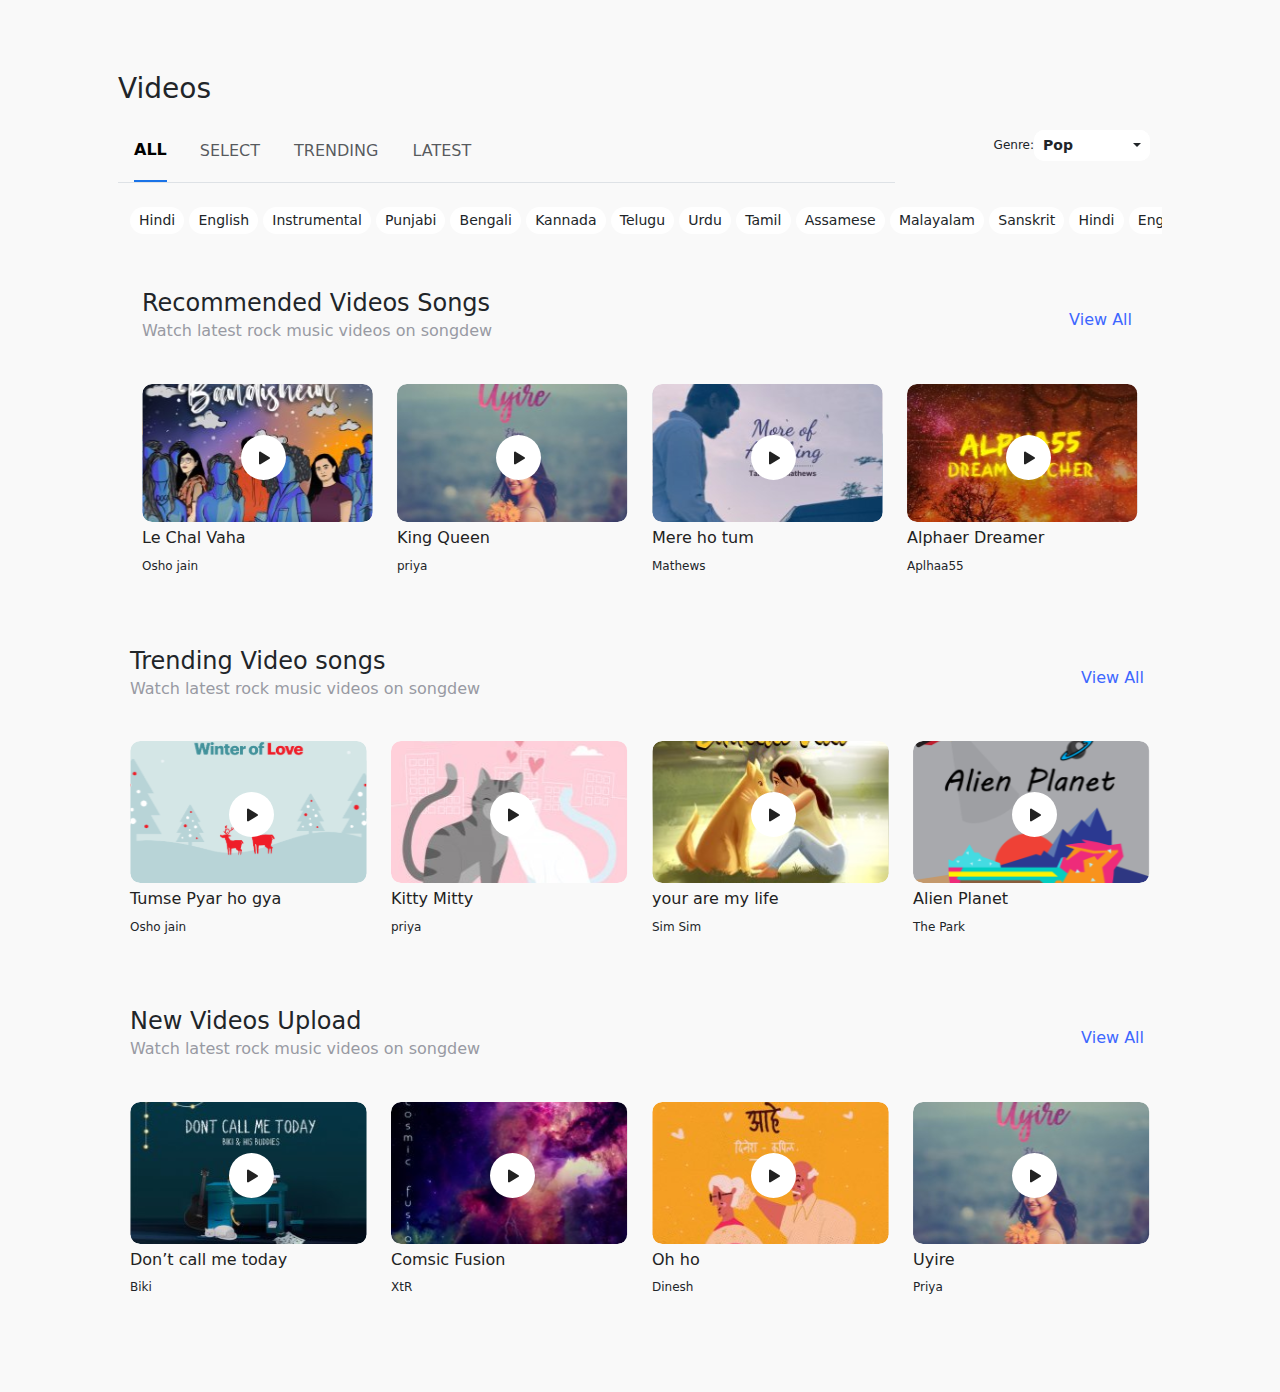
==== Task-2/index.html @ d741bf30 "spacing" ====
<!DOCTYPE html>
<html lang="en">

<head>
  <meta charset="UTF-8">
  <meta http-equiv="X-UA-Compatible" content="IE=edge">
  <meta name="viewport" content="width=device-width, initial-scale=1.0">

  <!-- Bootstrap CSS -->
  <link href="https://cdn.jsdelivr.net/npm/bootstrap@5.0.0/dist/css/bootstrap.min.css" rel="stylesheet">

  <!-- Custom CSS -->
  <link rel="stylesheet" href="./css/styles.css">

  <title>Songdew</title>
</head>

<body>
  <div class="container p-5">

    <div class="my-4">
      <h3 class="popings my-1">Videos</h3>
    </div>

    <div class="row my-4">
      <div class="col-md-9">
        <ul class="nav nav-tabs">
          <li class="nav-item">
            <a class="nav-link active" aria-current="page" href="#">ALL</a>
            <div class="underline mx-3"></div>
          </li>
          <li class="nav-item">
            <a class="nav-link disabled">SELECT</a>
          </li>
          <li class="nav-item">
            <a class="nav-link disabled">TRENDING</a>
          </li>
          <li class="nav-item">
            <a class="nav-link disabled">LATEST</a>
          </li>
        </ul>
      </div>

      <div class="col-md-3">
        <div class="sort container d-flex justify-content-end align-items-center">
          <div>
            <p class="m-0" style="font-size: 12px;">Genre: </p>
          </div>
          <div class="btn-group featured">
            <button type="button" class="btn btn-sm dropdown-toggle d-flex justify-content-between align-items-center"
              data-bs-toggle="dropdown" aria-expanded="false">
              <b>Pop</b>
            </button>
            <ul class="dropdown-menu">
              <li><a class="dropdown-item" href="#">Rock</a></li>
              <li><a class="dropdown-item" href="#">Alternative</a></li>
              <li><a class="dropdown-item" href="#">Acoustic</a></li>
              <li><a class="dropdown-item" href="#">Blues & RBN</a></li>
              <li><a class="dropdown-item" href="#">Electronica</a></li>
            </ul>
          </div>
        </div>
      </div>
    </div>

    <div class="my-4">
      <div class="container scrolling-wrapper">
        <span class="badge rounded-pill nav bg-light text-dark">Hindi</span>
        <span class="badge rounded-pill nav bg-light text-dark">English</span>
        <span class="badge rounded-pill nav bg-light text-dark">Instrumental</span>
        <span class="badge rounded-pill nav bg-light text-dark">Punjabi</span>
        <span class="badge rounded-pill nav bg-light text-dark">Bengali</span>
        <span class="badge rounded-pill nav bg-light text-dark">Kannada</span>
        <span class="badge rounded-pill nav bg-light text-dark">Telugu</span>
        <span class="badge rounded-pill nav bg-light text-dark">Urdu</span>
        <span class="badge rounded-pill nav bg-light text-dark">Tamil</span>
        <span class="badge rounded-pill nav bg-light text-dark">Assamese</span>
        <span class="badge rounded-pill nav bg-light text-dark">Malayalam</span>
        <span class="badge rounded-pill nav bg-light text-dark">Sanskrit</span>
        <span class="badge rounded-pill nav bg-light text-dark">Hindi</span>
        <span class="badge rounded-pill nav bg-light text-dark">English</span>
        <span class="badge rounded-pill nav bg-light text-dark">Instrumental</span>
        <span class="badge rounded-pill nav bg-light text-dark">Pubjabi</span>
        <span class="badge rounded-pill nav bg-light text-dark">Bengali</span>
        <span class="badge rounded-pill nav bg-light text-dark">Kannada</span>
        <span class="badge rounded-pill nav bg-light text-dark">Telugu</span>
        <span class="badge rounded-pill nav bg-light text-dark">Urdu</span>
        <span class="badge rounded-pill nav bg-light text-dark">Tamil</span>
        <span class="badge rounded-pill nav bg-light text-dark">Assamese</span>
        <span class="badge rounded-pill nav bg-light text-dark">Malayalam</span>
        <span class="badge rounded-pill nav bg-light text-dark">Sanskrit</span>
        <span class="badge rounded-pill nav bg-light text-dark">Hindi</span>
        <span class="badge rounded-pill nav bg-light text-dark">English</span>
      </div>
    </div>

    <div class="container">
      <div class="container my-4">

        <div class="row">
          <div class="col-8">
            <h4 class="popings mb-0">Recommended Videos Songs</h4>
            <h6 class="sub-popings">Watch latest rock music videos on songdew</h6>
          </div>
          <div class="col-4 d-flex justify-content-end">
            <button class="view">View All</button>
          </div>
        </div>

        <div class="row my-2">

          <div class="col-md-3 col-sm-12">
            <div class="card">
              <div class="p-0 m-0">
                <img class="img1" src="./images/bg-4.svg" alt="search">
                <img class="img2" src="./images/play.svg" alt="play">
              </div>
              <h5 class="card-title">Le Chal Vaha </h5>
              <p class="card-text">Osho jain </p>
            </div>
          </div>

          <div class="col-md-3 col-sm-12">
            <div class="card">
              <div>
                <img class="img1" src="./images/bg-3.svg" alt="search">
                <img class="img2" src="./images/play.svg" alt="play">
              </div>
              <div class="card-body p-0 m-0">
                <h5 class="card-title">King Queen </h5>
                <p class="card-text">priya</p>
              </div>
            </div>
          </div>

          <div class="col-md-3 col-sm-12">
            <div class="card">
              <div>
                <img class="img1" src="./images/bg-6.svg" alt="search">
                <img class="img2" src="./images/play.svg" alt="play">
              </div>
              <div class="card-body p-0 m-0">
                <h5 class="card-title">Mere ho tum </h5>
                <p class="card-text">Mathews</p>
              </div>
            </div>
          </div>

          <div class="col-md-3 col-sm-12">
            <div class="card">
              <div>
                <img class="img1" src="./images/bg-7.svg" alt="search">
                <img class="img2" src="./images/play.svg" alt="play">
              </div>
              <div class="card-body p-0 m-0">
                <h5 class="card-title">Alphaer Dreamer </h5>
                <p class="card-text">Aplhaa55</p>
              </div>
            </div>
          </div>

        </div>
      </div>

      <div class="container p-0 my-5">

        <div class="row">
          <div class="col-8">
            <h4 class="popings mb-0">Trending Video songs</h4>
            <h6 class="sub-popings">Watch latest rock music videos on songdew</h6>
          </div>
          <div class="col-4 d-flex justify-content-end">
            <button class="view">View All</button>
          </div>
        </div>

        <div class="row my-2">

          <div class="col-md-3 col-sm-12">
            <div class="card">
              <div>
                <img class="img1" src="./images/bg-8.svg" alt="search">
                <img class="img2" src="./images/play.svg" alt="play">
              </div>
              <div class="card-body p-0 m-0">
                <h5 class="card-title">Tumse Pyar ho gya </h5>
                <p class="card-text">Osho jain </p>
              </div>
            </div>
          </div>

          <div class="col-md-3 col-sm-12">
            <div class="card">
              <div>
                <img class="img1" src="./images/bg-9.svg" alt="search">
                <img class="img2" src="./images/play.svg" alt="play">
              </div>
              <div class="card-body p-0 m-0">
                <h5 class="card-title">Kitty Mitty </h5>
                <p class="card-text">priya</p>
              </div>
            </div>
          </div>

          <div class="col-md-3 col-sm-12">
            <div class="card">
              <div>
                <img class="img1" src="./images/bg-10.svg" alt="search">
                <img class="img2" src="./images/play.svg" alt="play">
              </div>
              <div class="card-body p-0 m-0">
                <h5 class="card-title">your are my life </h5>
                <p class="card-text">Sim Sim</p>
              </div>
            </div>
          </div>

          <div class="col-md-3 col-sm-12">
            <div class="card">
              <div>
                <img class="img1" src="./images/bg-11.svg" alt="search">
                <img class="img2" src="./images/play.svg" alt="play">
              </div>
              <div class="card-body p-0 m-0">
                <h5 class="card-title">Alien Planet </h5>
                <p class="card-text">The Park</p>
              </div>
            </div>
          </div>

        </div>
      </div>

      <div class="container p-0 my-5">

        <div class="row">
          <div class="col-8">
            <h4 class="popings mb-0">New Videos Upload</h4>
            <h6 class="sub-popings">Watch latest rock music videos on songdew</h6>
          </div>
          <div class="col-4 d-flex justify-content-end">
            <button class="view">View All</button>
          </div>
        </div>

        <div class="row my-2">

          <div class="col-md-3 col-sm-12">
            <div class="card">
              <div>
                <img class="img1" src="./images/bg.svg" alt="search">
                <img class="img2" src="./images/play.svg" alt="play">
              </div>
              <div class="card-body p-0 m-0">
                <h5 class="card-title">Don’t call me today </h5>
                <p class="card-text">Biki </p>
              </div>
            </div>
          </div>

          <div class="col-md-3 col-sm-12">
            <div class="card">
              <div>
                <img class="img1" src="./images/bg-1.svg" alt="search">
                <img class="img2" src="./images/play.svg" alt="play">
              </div>
              <div class="card-body p-0 m-0">
                <h5 class="card-title">Comsic Fusion </h5>
                <p class="card-text">XtR</p>
              </div>
            </div>
          </div>

          <div class="col-md-3 col-sm-12">
            <div class="card">
              <div>
                <img class="img1" src="./images/bg-2.svg" alt="search">
                <img class="img2" src="./images/play.svg" alt="play">
              </div>
              <div class="card-body p-0 m-0">
                <h5 class="card-title">Oh ho </h5>
                <p class="card-text">Dinesh</p>
              </div>
            </div>
          </div>

          <div class="col-md-3 col-sm-12">
            <div class="card">
              <div>
                <img class="img1" src="./images/bg-3.svg" alt="search">
                <img class="img2" src="./images/play.svg" alt="play">
              </div>
              <div class="card-body p-0 m-0">
                <h5 class="card-title">Uyire </h5>
                <p class="card-text">Priya</p>
              </div>
            </div>
          </div>

        </div>
      </div>

    </div>

  </div>
  <!-- Option 1: Bootstrap Bundle with Popper -->
  <script src="https://cdn.jsdelivr.net/npm/bootstrap@5.0.0/dist/js/bootstrap.bundle.min.js"></script>

</body>

</html>
---- Task-2/css/styles.css ----
*,
*::before,
*::after {
  box-sizing: border-box;
}

body {
  margin: 0;
  padding: 0;
  background-color: #f9f9f9;
}

p,
h1,
h3,
h2,
h4,
h5 {
  font-family: "system-ui";
}

span.bg-light {
  background-color: #eff1f4 !important;
  font-weight: 400;
}

span.nav {
  background-color: white !important;
  font-weight: 400;
  font-size: 14px;
  line-height: 18px;
}

span.nav :hover {
  background-color: #eff1f4;
}

div.featured {
  background: #ffffff;
  border-radius: 10px;
}

.dropdown-menu {
  min-width: none;
}

img.user {
  border-radius: 50%;
}

p.minsyl {
  font-style: normal;
  font-weight: normal;
  font-size: 14px;
  line-height: 170%;
  color: #989aa3;
  margin: 0;
  margin-right: 3%;
  margin-left: 5px;
}

/* vertical scroll */

.scrolling-wrapper {
  overflow-x: scroll;
  overflow-y: hidden;
  white-space: nowrap;

  display: inline-block;
}
.span {
  display: inline-block;
  flex: 0 0 auto;
  margin-right: 3px;
}

.scrolling-wrapper-flexbox {
  display: flex;
  flex-wrap: nowrap;
  overflow-x: auto;
}

::-webkit-scrollbar {
  display: none;
}

/* card */
img.img1 {
  width: 100%;
  height: 100%;
  border-radius: 10px;
}

img.img2 {
  position: absolute !important;
  left: 98.53px;
  top: 51px;
  width: 45px;
  height: 45px;
}

h4.popings {
  font-style: normal;
  font-weight: 500;
  font-size: 24px;
  line-height: 36px;
  margin-top: 20px;
}

h6.sub-popings {
  font-style: normal;
  font-weight: 300;
  font-size: 16px;
  color: #989aa3;
  margin-bottom: 35px;
}

h5.card-title {
  font-style: normal;
  font-weight: 500;
  font-size: 16px;
  line-height: 22.4px;
  color: #222222;
  line-height: 140%;
  margin-top: 5px;
}

p.card-text {
  font-style: normal;
  font-weight: 300;
  font-size: 12px;
  line-height: 140%;
}

div.card {
  min-height: 190px;
  border-radius: 10px;
  border: none;
  background-color: transparent;
}

p.color {
  color: #989aa3;
  font-size: 14px;
  font-style: light;
}

div.container.box {
  margin: 0;
  padding: 0;
  margin-bottom: 60px;
}

img.logo.m-2 {
  width: 149px;
  height: 42px;
}

a.nav-link.active {
  border: none;
  background-color: #f9f9f9 !important;
  font-weight: bolder;
  color: black !important;
}
div.underline {
  background: #1a73e8;
  height: 2px;
  margin-top: 11px;
}

button.dropdown-toggle {
  background-color: #fff;
  border-radius: 10px;
  width: 116px;
}

.dropdown-menu {
  min-width: 4rem;
  width: 116px;
}

button.view {
  background-color: #f9f9f9;
  border: none;
  color: #3d67ff;
}

@media (max-width: 500px) {
  ul.nav.nav-tabs {
    display: none;
  }
  p.card-text {
    margin-bottom: 40px !important;
  }
  h4.popings {
    font-size: smaller;
  }
  h6.sub-popings {
    font-size: smaller;
  }
  button.view {
    font-size: smaller;
  }
}

@media (max-width: 800px) {
  div.p-5 {
    padding: 30px !important;
  }

  img.img2 {
    position: absolute;
    left: 43%;
    top: 30%;
  }

  div.back {
    display: none !important;
  }
}

@media (min-width: 800px) {
  img.m-2.logo {
    display: none;
  }
}
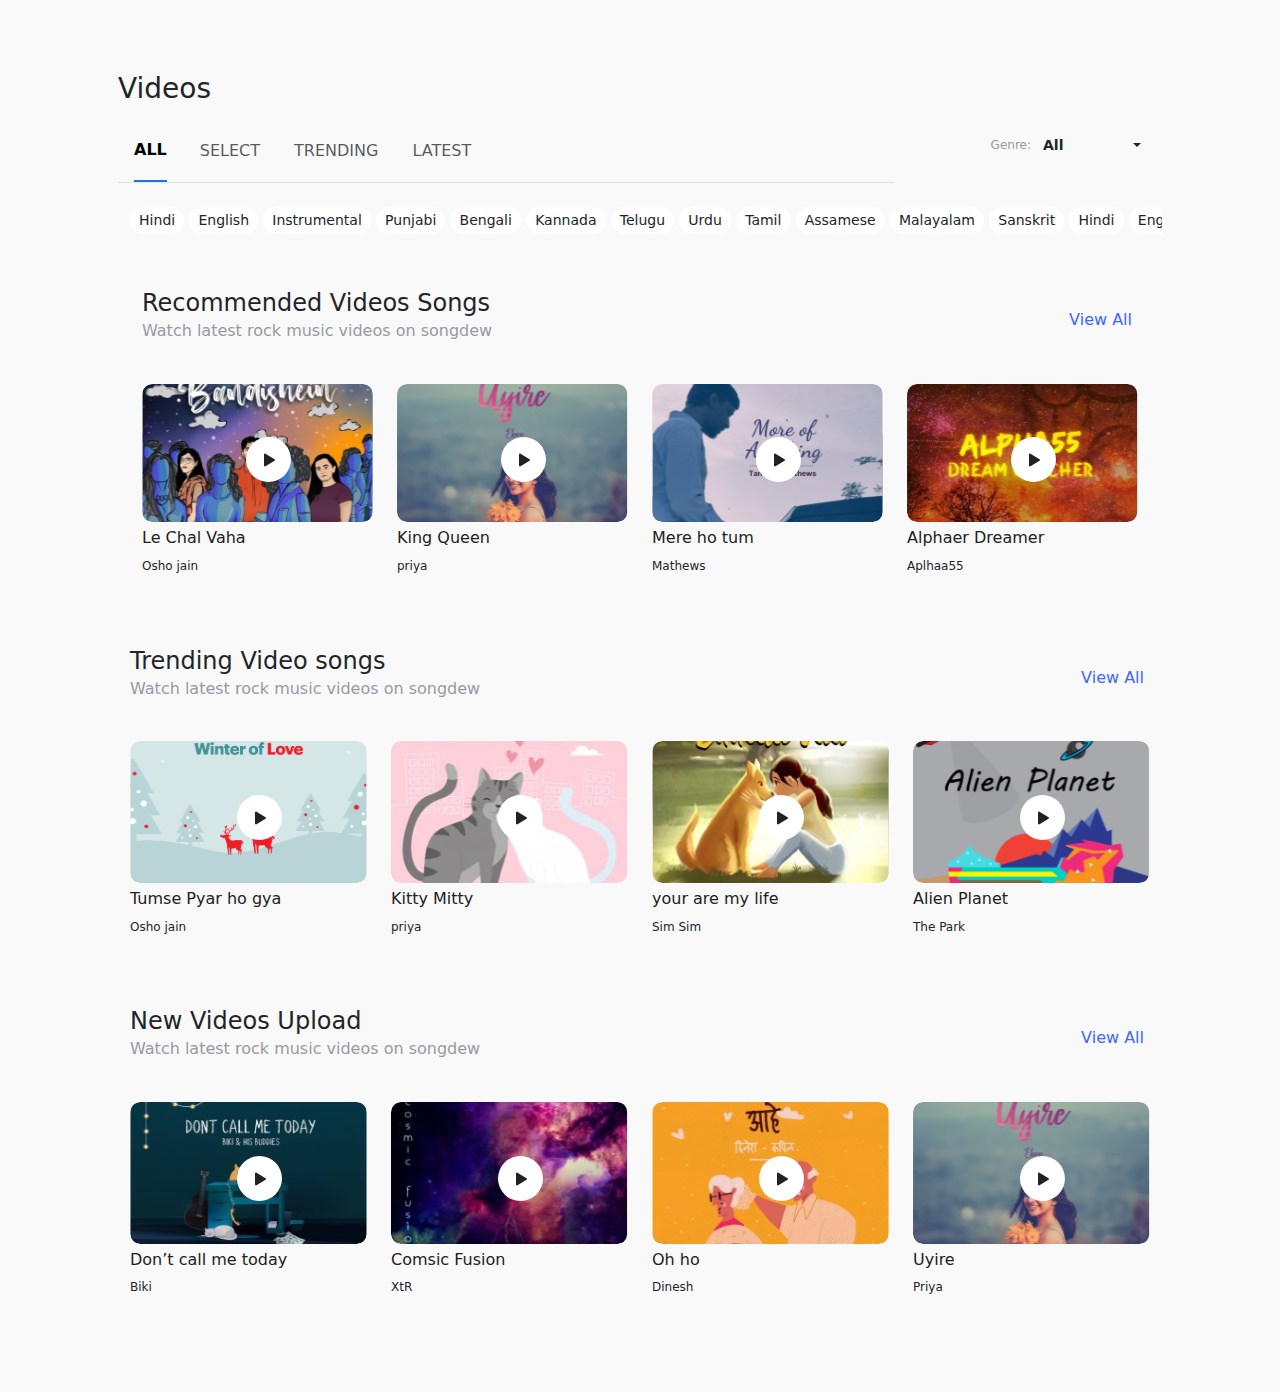
==== commit bc360295: "genre" ====
--- a/Task-2/index.html
+++ b/Task-2/index.html
@@ -44,14 +44,15 @@
       <div class="col-md-3">
         <div class="sort container d-flex justify-content-end align-items-center">
           <div>
-            <p class="m-0" style="font-size: 12px;">Genre: </p>
+            <p class="genre">Genre: </p>
           </div>
           <div class="btn-group featured">
             <button type="button" class="btn btn-sm dropdown-toggle d-flex justify-content-between align-items-center"
               data-bs-toggle="dropdown" aria-expanded="false">
-              <b>Pop</b>
+              <b>All</b>
             </button>
             <ul class="dropdown-menu">
+              <li><a class="dropdown-item" href="#">Pop</a></li>
               <li><a class="dropdown-item" href="#">Rock</a></li>
               <li><a class="dropdown-item" href="#">Alternative</a></li>
               <li><a class="dropdown-item" href="#">Acoustic</a></li>
--- a/Task-2/css/styles.css
+++ b/Task-2/css/styles.css
@@ -19,6 +19,14 @@
   font-family: "system-ui";
 }
 
+p.genre {
+  font-size: 12px;
+  height: 18px;
+  color: #989aa3;
+  margin: 0px;
+  margin-right: 3px;
+}
+
 span.bg-light {
   background-color: #eff1f4 !important;
   font-weight: 400;
@@ -92,9 +100,10 @@
 }
 
 img.img2 {
-  position: absolute !important;
-  left: 98.53px;
-  top: 51px;
+  position: absolute;
+  left: 45%;
+  top: 28%;
+  bottom: 9.38%;
   width: 45px;
   height: 45px;
 }
@@ -169,14 +178,30 @@
 }
 
 button.dropdown-toggle {
+  background-color: #f9f9f9;
+  border-radius: 10px;
+  width: 116px;
+}
+
+button.dropdown-toggle.show {
   background-color: #fff;
-  border-radius: 10px;
+  border-bottom-right-radius: 0px;
+  border-bottom-left-radius: 0px;
   width: 116px;
+  border-color: #fff;
+  /* padding-bottom: 8px; */
+}
+
+.btn-check:focus + .btn,
+.btn:focus {
+  outline: 0;
+  box-shadow: 0 0 0 0;
 }
 
 .dropdown-menu {
   min-width: 4rem;
   width: 116px;
+  border-color: #fff;
 }
 
 button.view {
@@ -185,6 +210,30 @@
   color: #3d67ff;
 }
 
+@media (max-width: 1000px) {
+  div.p-5 {
+    padding: 30px !important;
+  }
+
+  img.img2 {
+    position: absolute;
+    left: 33%;
+    top: 12%;
+  }
+
+  div.back {
+    display: none !important;
+  }
+}
+
+@media (max-width: 760px) {
+  img.img2 {
+    position: absolute;
+    left: 45%;
+    top: 40%;
+  }
+}
+
 @media (max-width: 500px) {
   ul.nav.nav-tabs {
     display: none;
@@ -203,21 +252,6 @@
   }
 }
 
-@media (max-width: 800px) {
-  div.p-5 {
-    padding: 30px !important;
-  }
-
-  img.img2 {
-    position: absolute;
-    left: 43%;
-    top: 30%;
-  }
-
-  div.back {
-    display: none !important;
-  }
-}
 
 @media (min-width: 800px) {
   img.m-2.logo {
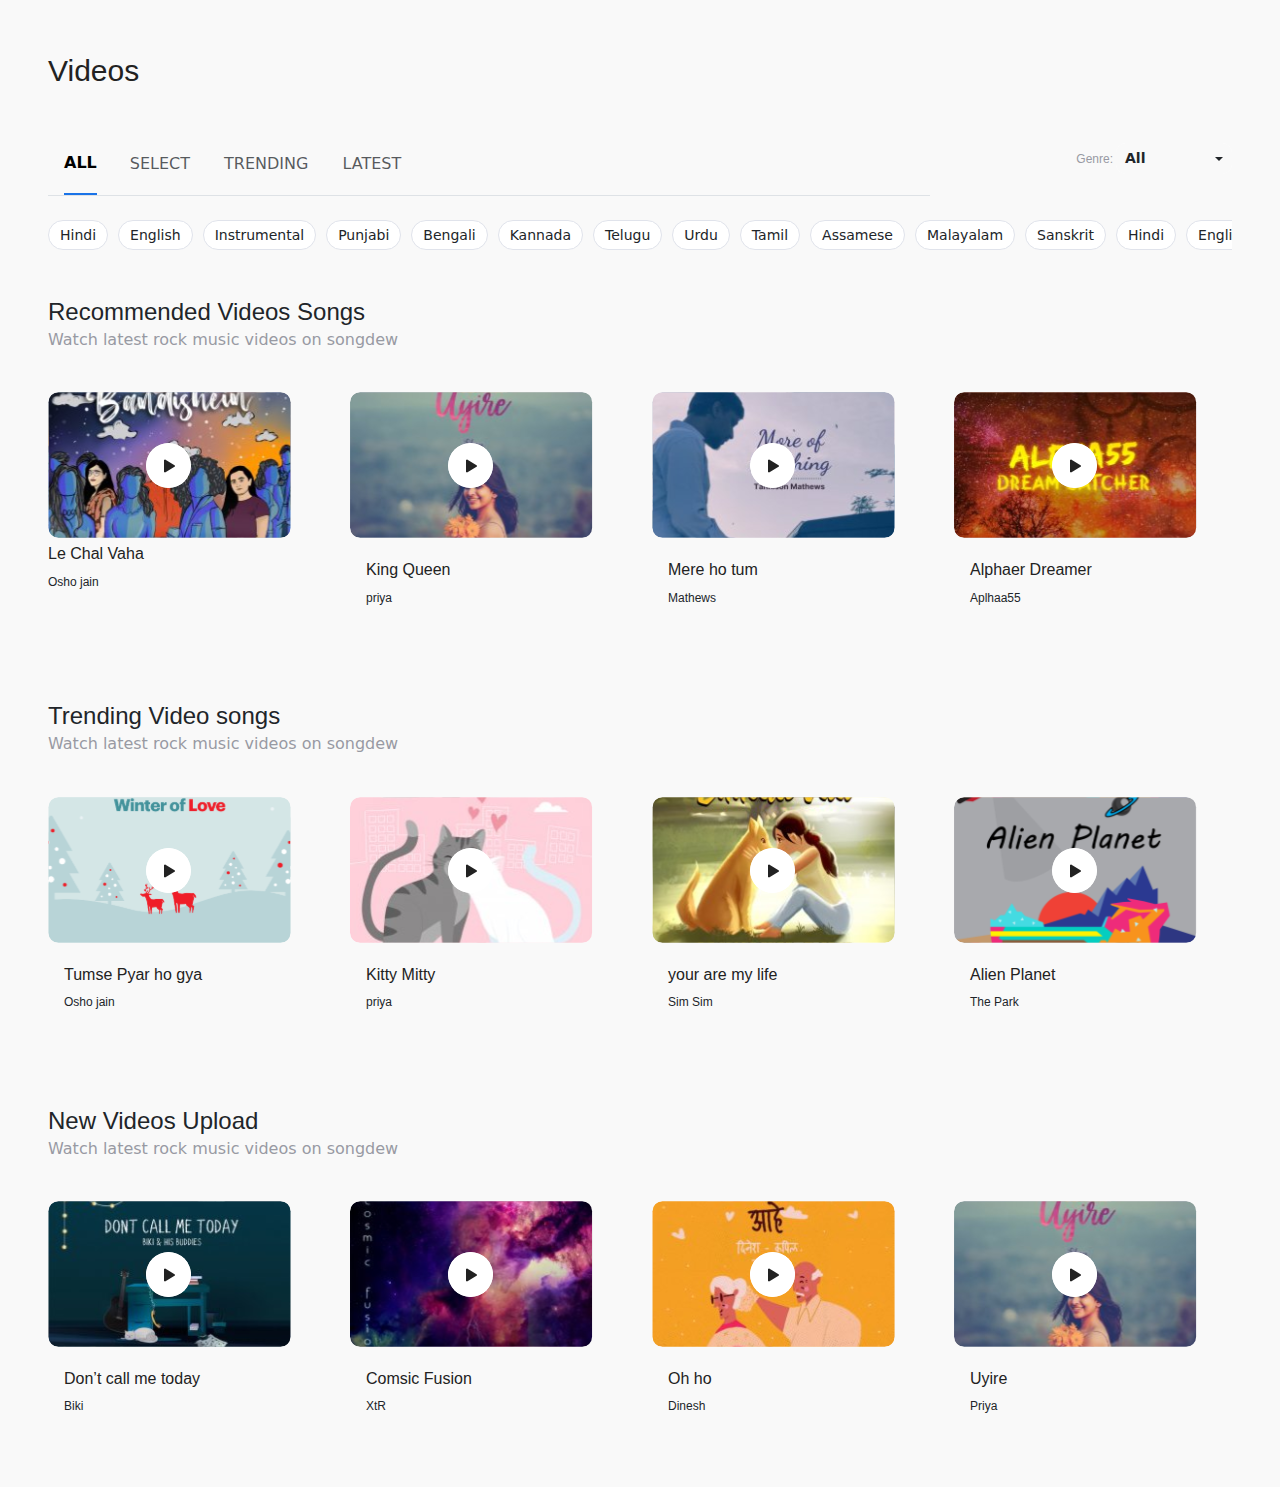
==== commit 394ede72: "margin fix" ====
--- a/Task-2/index.html
+++ b/Task-2/index.html
@@ -16,7 +16,7 @@
 </head>
 
 <body>
-  <div class="container p-5">
+  <div class="align-center m-4 m-lg-5">
 
     <div class="my-4">
       <h3 class="popings my-1">Videos</h3>
@@ -42,7 +42,7 @@
       </div>
 
       <div class="col-md-3">
-        <div class="sort container d-flex justify-content-end align-items-center">
+        <div class="sort d-flex justify-content-end align-items-center">
           <div>
             <p class="genre">Genre: </p>
           </div>
@@ -65,7 +65,7 @@
     </div>
 
     <div class="my-4">
-      <div class="container scrolling-wrapper">
+      <div class="scrolling-w scrolling-wrapper scrolling-wrapper-flexbox">
         <span class="badge rounded-pill nav bg-light text-dark">Hindi</span>
         <span class="badge rounded-pill nav bg-light text-dark">English</span>
         <span class="badge rounded-pill nav bg-light text-dark">Instrumental</span>
@@ -95,65 +95,57 @@
       </div>
     </div>
 
-    <div class="container">
-      <div class="container my-4">
+    <div>
+      <div class="my-5 mt-3 mx-auto">
 
         <div class="row">
-          <div class="col-8">
+          <div class="col-8 col-xs-12">
             <h4 class="popings mb-0">Recommended Videos Songs</h4>
             <h6 class="sub-popings">Watch latest rock music videos on songdew</h6>
           </div>
-          <div class="col-4 d-flex justify-content-end">
+          <div class="col-4 d-flex justify-content-end v-box">
             <button class="view">View All</button>
           </div>
         </div>
 
         <div class="row my-2">
 
-          <div class="col-md-3 col-sm-12">
-            <div class="card">
-              <div class="p-0 m-0">
-                <img class="img1" src="./images/bg-4.svg" alt="search">
-                <img class="img2" src="./images/play.svg" alt="play">
-              </div>
+          <div class="each-box col">
+            <div class="card">
+              <img class="img1" src="./images/bg-4.svg" alt="search">
+              <img class="img2" src="./images/play.svg" alt="play">
               <h5 class="card-title">Le Chal Vaha </h5>
               <p class="card-text">Osho jain </p>
             </div>
           </div>
 
-          <div class="col-md-3 col-sm-12">
-            <div class="card">
-              <div>
-                <img class="img1" src="./images/bg-3.svg" alt="search">
-                <img class="img2" src="./images/play.svg" alt="play">
-              </div>
-              <div class="card-body p-0 m-0">
+          <div class="each-box col">
+            <div class="card">
+              <img class="img1" src="./images/bg-3.svg" alt="search">
+              <img class="img2" src="./images/play.svg" alt="play">
+              <div class="card-body  ">
                 <h5 class="card-title">King Queen </h5>
                 <p class="card-text">priya</p>
               </div>
             </div>
           </div>
 
-          <div class="col-md-3 col-sm-12">
-            <div class="card">
-              <div>
-                <img class="img1" src="./images/bg-6.svg" alt="search">
-                <img class="img2" src="./images/play.svg" alt="play">
-              </div>
-              <div class="card-body p-0 m-0">
+          <div class="each-box col  ">
+            <div class="card d-flex justify-content-center">
+              <img class="img1" src="./images/bg-6.svg" alt="search">
+              <img class="img2" src="./images/play.svg" alt="play">
+              <div class="card-body  ">
                 <h5 class="card-title">Mere ho tum </h5>
                 <p class="card-text">Mathews</p>
               </div>
             </div>
           </div>
 
-          <div class="col-md-3 col-sm-12">
-            <div class="card">
-              <div>
-                <img class="img1" src="./images/bg-7.svg" alt="search">
-                <img class="img2" src="./images/play.svg" alt="play">
-              </div>
-              <div class="card-body p-0 m-0">
+          <div class="each-box col  ">
+            <div class="card">
+              <img class="img1" src="./images/bg-7.svg" alt="search">
+              <img class="img2" src="./images/play.svg" alt="play">
+              <div class="card-body  ">
                 <h5 class="card-title">Alphaer Dreamer </h5>
                 <p class="card-text">Aplhaa55</p>
               </div>
@@ -161,68 +153,75 @@
           </div>
 
         </div>
-      </div>
-
-      <div class="container p-0 my-5">
+
+        <div class="d-flex justify-content-center">
+          <button class="view">View All</button>
+        </div>
+
+        <hr class="view">
+
+      </div>
+
+      <div class=" my-lg-5 mx-auto">
 
         <div class="row">
-          <div class="col-8">
+          <div class="col-8 col-xs-12">
             <h4 class="popings mb-0">Trending Video songs</h4>
             <h6 class="sub-popings">Watch latest rock music videos on songdew</h6>
           </div>
-          <div class="col-4 d-flex justify-content-end">
+          <div class="col-4 d-flex justify-content-end v-box">
             <button class="view">View All</button>
           </div>
         </div>
 
         <div class="row my-2">
 
-          <div class="col-md-3 col-sm-12">
+          <div class="each-box col  ">
             <div class="card">
               <div>
                 <img class="img1" src="./images/bg-8.svg" alt="search">
                 <img class="img2" src="./images/play.svg" alt="play">
               </div>
-              <div class="card-body p-0 m-0">
+              <div class="card-body  ">
                 <h5 class="card-title">Tumse Pyar ho gya </h5>
                 <p class="card-text">Osho jain </p>
               </div>
             </div>
           </div>
 
-          <div class="col-md-3 col-sm-12">
+          <div class="each-box col  ">
             <div class="card">
               <div>
                 <img class="img1" src="./images/bg-9.svg" alt="search">
                 <img class="img2" src="./images/play.svg" alt="play">
               </div>
-              <div class="card-body p-0 m-0">
+              <div class="card-body  ">
                 <h5 class="card-title">Kitty Mitty </h5>
                 <p class="card-text">priya</p>
               </div>
             </div>
           </div>
 
-          <div class="col-md-3 col-sm-12">
+          <div class="each-box col  ">
             <div class="card">
               <div>
                 <img class="img1" src="./images/bg-10.svg" alt="search">
                 <img class="img2" src="./images/play.svg" alt="play">
               </div>
-              <div class="card-body p-0 m-0">
+              <div class="card-body  ">
                 <h5 class="card-title">your are my life </h5>
                 <p class="card-text">Sim Sim</p>
               </div>
             </div>
           </div>
 
-          <div class="col-md-3 col-sm-12">
+          <div class="each-box col  ">
             <div class="card">
               <div>
                 <img class="img1" src="./images/bg-11.svg" alt="search">
                 <img class="img2" src="./images/play.svg" alt="play">
               </div>
-              <div class="card-body p-0 m-0">
+              <div class="card-body  ">
                 <h5 class="card-title">Alien Planet </h5>
                 <p class="card-text">The Park</p>
               </div>
@@ -230,68 +229,75 @@
           </div>
 
         </div>
-      </div>
-
-      <div class="container p-0 my-5">
+
+        <div class="d-flex justify-content-center">
+          <button class="view">View All</button>
+        </div>
+
+        <hr class="view">
+
+      </div>
+
+      <div class="my-lg-5 mx-auto">
 
         <div class="row">
-          <div class="col-8">
+          <div class="col-8 col-xs-12">
             <h4 class="popings mb-0">New Videos Upload</h4>
             <h6 class="sub-popings">Watch latest rock music videos on songdew</h6>
           </div>
-          <div class="col-4 d-flex justify-content-end">
+          <div class="col-4 d-flex justify-content-end v-box">
             <button class="view">View All</button>
           </div>
         </div>
 
         <div class="row my-2">
 
-          <div class="col-md-3 col-sm-12">
+          <div class="each-box col  ">
             <div class="card">
               <div>
                 <img class="img1" src="./images/bg.svg" alt="search">
                 <img class="img2" src="./images/play.svg" alt="play">
               </div>
-              <div class="card-body p-0 m-0">
-                <h5 class="card-title">Don’t call me today </h5>
+              <div class="card-body  ">
+                <h5 class="card-title">Don’t call me today</h5>
                 <p class="card-text">Biki </p>
               </div>
             </div>
           </div>
 
-          <div class="col-md-3 col-sm-12">
+          <div class="each-box col  ">
             <div class="card">
               <div>
                 <img class="img1" src="./images/bg-1.svg" alt="search">
                 <img class="img2" src="./images/play.svg" alt="play">
               </div>
-              <div class="card-body p-0 m-0">
+              <div class="card-body  ">
                 <h5 class="card-title">Comsic Fusion </h5>
                 <p class="card-text">XtR</p>
               </div>
             </div>
           </div>
 
-          <div class="col-md-3 col-sm-12">
+          <div class="each-box col  ">
             <div class="card">
               <div>
                 <img class="img1" src="./images/bg-2.svg" alt="search">
                 <img class="img2" src="./images/play.svg" alt="play">
               </div>
-              <div class="card-body p-0 m-0">
+              <div class="card-body  ">
                 <h5 class="card-title">Oh ho </h5>
                 <p class="card-text">Dinesh</p>
               </div>
             </div>
           </div>
 
-          <div class="col-md-3 col-sm-12">
+          <div class="each-box col  ">
             <div class="card">
               <div>
                 <img class="img1" src="./images/bg-3.svg" alt="search">
                 <img class="img2" src="./images/play.svg" alt="play">
               </div>
-              <div class="card-body p-0 m-0">
+              <div class="card-body  ">
                 <h5 class="card-title">Uyire </h5>
                 <p class="card-text">Priya</p>
               </div>
@@ -299,6 +305,13 @@
           </div>
 
         </div>
+
+
+        <div class="d-flex justify-content-center">
+          <button class="view">View All</button>
+        </div>
+
+        <hr class="view">
       </div>
 
     </div>
--- a/Task-2/css/styles.css
+++ b/Task-2/css/styles.css
@@ -2,21 +2,36 @@
 *::before,
 *::after {
   box-sizing: border-box;
-}
-
-body {
+  padding: 0px;
+  margin: 0%;
+}
+
+:root {
+  --main-bg-color: #f9f9f9;
+  --card-width: 242.5px;
+  --card-height: 146px;
+  --card-width-md: 234px;
+  --card-height-md: 146px;
+  --card-width-sm: 344px;
+  --card-height-sm: 200px;
+}
+
+html body {
   margin: 0;
   padding: 0;
-  background-color: #f9f9f9;
-}
+  background-color: var(--main-bg-color);
+}
+
+@import url("https://fonts.googleapis.com/css2?family=Poppins:wght@200&display=swap");
 
 p,
 h1,
 h3,
 h2,
 h4,
-h5 {
-  font-family: "system-ui";
+h5,
+button {
+  font-family: "Poppins", sans-serif;
 }
 
 p.genre {
@@ -27,9 +42,15 @@
   margin-right: 3px;
 }
 
+/* // grey  border
+// margin-right */
+
 span.bg-light {
   background-color: #eff1f4 !important;
   font-weight: 400;
+  margin-right: 10px;
+  padding: 5px 11px;
+  border: 1px solid #e0e3eb;
 }
 
 span.nav {
@@ -54,6 +75,33 @@
 
 img.user {
   border-radius: 50%;
+}
+
+button.dropdown-toggle {
+  background-color: #f9f9f9;
+  border-radius: 10px;
+  width: 116px;
+}
+
+button.dropdown-toggle.show {
+  background-color: #fff;
+  border-bottom-right-radius: 0px;
+  border-bottom-left-radius: 0px;
+  width: 116px;
+  border-color: #fff;
+  /* padding-bottom: 8px; */
+}
+
+.btn-check:focus + .btn,
+.btn:focus {
+  outline: 0;
+  box-shadow: 0 0 0 0;
+}
+
+.dropdown-menu {
+  min-width: 4rem;
+  width: 116px;
+  border-color: #fff;
 }
 
 p.minsyl {
@@ -73,9 +121,9 @@
   overflow-x: scroll;
   overflow-y: hidden;
   white-space: nowrap;
-
   display: inline-block;
 }
+
 .span {
   display: inline-block;
   flex: 0 0 auto;
@@ -92,20 +140,43 @@
   display: none;
 }
 
+div.col-lg-3 {
+  padding: 0;
+  display: flex;
+  justify-content: center;
+}
+
 /* card */
+
+/* div.card {
+  width: var(--card-width);
+} */
+
 img.img1 {
-  width: 100%;
-  height: 100%;
+  height: var(--card-height);
+  width: var(--card-width);
   border-radius: 10px;
 }
 
 img.img2 {
   position: absolute;
-  left: 45%;
-  top: 28%;
-  bottom: 9.38%;
+  left: 98.3px;
+  top: 51px;
+  background: #ffffff;
+  border-radius: 100px;
+
   width: 45px;
   height: 45px;
+}
+
+h3.popings {
+  font-style: normal;
+  font-weight: 500;
+  font-size: 30px;
+  line-height: 45px;
+  width: 336px;
+  height: 71px;
+  color: #222222;
 }
 
 h4.popings {
@@ -142,10 +213,19 @@
 }
 
 div.card {
-  min-height: 190px;
-  border-radius: 10px;
   border: none;
   background-color: transparent;
+}
+
+button.view {
+  background-color: #f9f9f9;
+  border: none;
+  color: #3d67ff;
+  display: none;
+}
+
+hr.view {
+  display: none;
 }
 
 p.color {
@@ -158,11 +238,6 @@
   margin: 0;
   padding: 0;
   margin-bottom: 60px;
-}
-
-img.logo.m-2 {
-  width: 149px;
-  height: 42px;
 }
 
 a.nav-link.active {
@@ -171,90 +246,81 @@
   font-weight: bolder;
   color: black !important;
 }
+
 div.underline {
   background: #1a73e8;
   height: 2px;
   margin-top: 11px;
 }
 
-button.dropdown-toggle {
-  background-color: #f9f9f9;
-  border-radius: 10px;
-  width: 116px;
-}
-
-button.dropdown-toggle.show {
-  background-color: #fff;
-  border-bottom-right-radius: 0px;
-  border-bottom-left-radius: 0px;
-  width: 116px;
-  border-color: #fff;
-  /* padding-bottom: 8px; */
-}
-
-.btn-check:focus + .btn,
-.btn:focus {
-  outline: 0;
-  box-shadow: 0 0 0 0;
-}
-
-.dropdown-menu {
-  min-width: 4rem;
-  width: 116px;
-  border-color: #fff;
-}
-
 button.view {
   background-color: #f9f9f9;
   border: none;
   color: #3d67ff;
-}
-
-@media (max-width: 1000px) {
-  div.p-5 {
-    padding: 30px !important;
-  }
-
-  img.img2 {
+  font-size: 12px;
+  line-height: 18px;
+}
+
+/* Two Cards */
+@media (max-width: 800px) {
+  img.img1 {
+    height: var(--card-height-md);
+    width: var(--card-width-md);
+  }
+
+  div.card {
+    margin-bottom: 30px;
+  }
+
+  div.my-5.mx-auto {
+    margin-bottom: 0px !important;
+  }
+}
+
+/* One Card */
+@media (max-width: 558px) {
+  img.img1 {
+    height: var(--card-height-sm);
+    width: var(--card-width-sm);
+  }
+
+  div.v-box {
+    display: none !important;
+  }
+
+  h4.popings {
+    font-style: normal;
+    font-weight: 500;
+    font-size: 18px;
+    line-height: 27px;
+    margin-top: 50px;
+  }
+
+  h6.sub-popings {
+    font-family: Poppins;
+    font-style: normal;
+    font-weight: 300;
+    font-size: 12px;
+    line-height: 18px;
+  }
+
+  button.view {
+    display: block;
+    font-weight: 500;
+    font-size: 14px;
+    line-height: 21px;
+  }
+
+  hr.view {
+    display: block;
     position: absolute;
-    left: 33%;
-    top: 12%;
-  }
-
-  div.back {
-    display: none !important;
-  }
-}
-
-@media (max-width: 760px) {
-  img.img2 {
-    position: absolute;
-    left: 45%;
-    top: 40%;
-  }
-}
-
-@media (max-width: 500px) {
-  ul.nav.nav-tabs {
-    display: none;
-  }
-  p.card-text {
-    margin-bottom: 40px !important;
-  }
-  h4.popings {
-    font-size: smaller;
-  }
-  h6.sub-popings {
-    font-size: smaller;
-  }
-  button.view {
-    font-size: smaller;
-  }
-}
-
-
-@media (min-width: 800px) {
-  img.m-2.logo {
-    display: none;
-  }
-}
+    width: 343px;
+    height: 0px;
+    border: 1px solid #e0e3eb;
+    margin-top: 26px;
+  }
+
+  h4.first {
+    margin-top: 15px;
+  }
+}
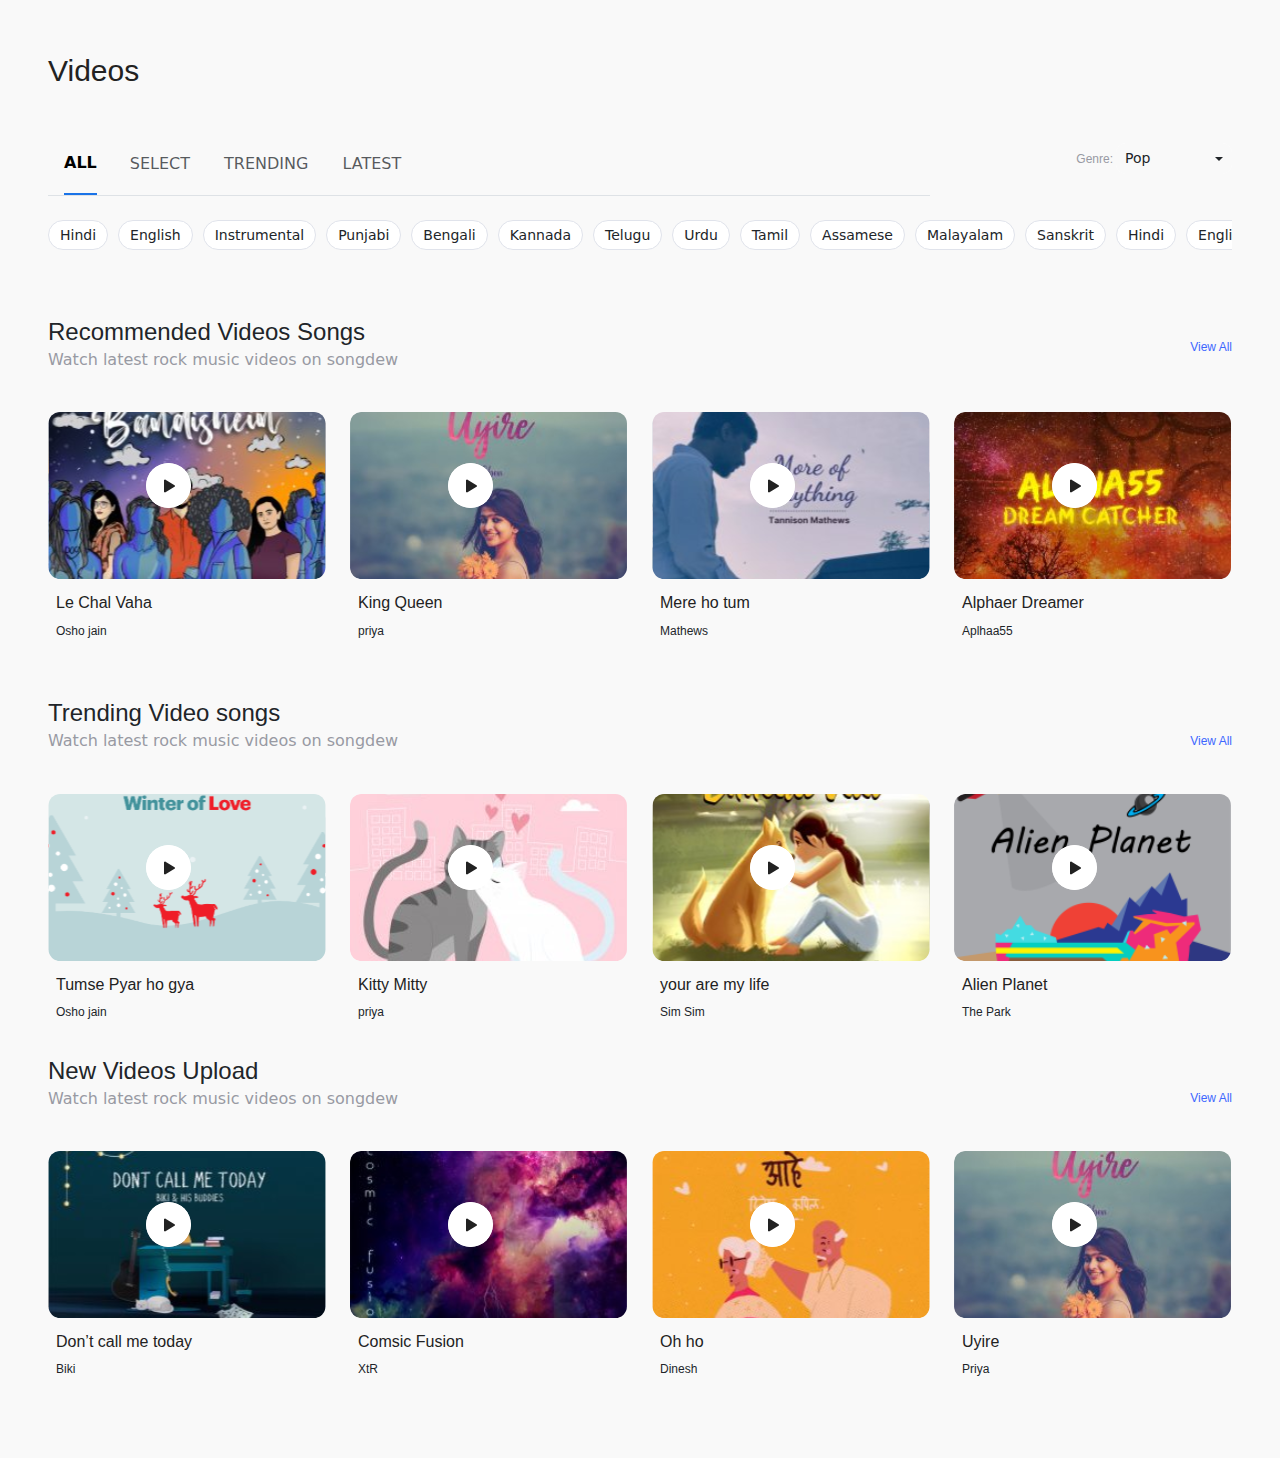
==== commit f51df633: "responsiveness" ====
--- a/Task-2/index.html
+++ b/Task-2/index.html
@@ -23,7 +23,7 @@
     </div>
 
     <div class="row my-4">
-      <div class="col-md-9">
+      <div class="col-md-9 tab1">
         <ul class="nav nav-tabs">
           <li class="nav-item">
             <a class="nav-link active" aria-current="page" href="#">ALL</a>
@@ -42,283 +42,314 @@
       </div>
 
       <div class="col-md-3">
-        <div class="sort d-flex justify-content-end align-items-center">
-          <div>
-            <p class="genre">Genre: </p>
-          </div>
-          <div class="btn-group featured">
-            <button type="button" class="btn btn-sm dropdown-toggle d-flex justify-content-between align-items-center"
-              data-bs-toggle="dropdown" aria-expanded="false">
-              <b>All</b>
-            </button>
-            <ul class="dropdown-menu">
-              <li><a class="dropdown-item" href="#">Pop</a></li>
-              <li><a class="dropdown-item" href="#">Rock</a></li>
-              <li><a class="dropdown-item" href="#">Alternative</a></li>
-              <li><a class="dropdown-item" href="#">Acoustic</a></li>
-              <li><a class="dropdown-item" href="#">Blues & RBN</a></li>
-              <li><a class="dropdown-item" href="#">Electronica</a></li>
-            </ul>
-          </div>
-        </div>
-      </div>
+
+        <div class="d-flex justify-content-between justify-content-lg-end justify-content-md-end align-items-center">
+        
+          <div class="sort d-flex align-items-center">
+            <div>
+              <p class="genre">Genre: </p>
+            </div>
+            <div class="btn-group featured">
+              <button type="button"
+                class="all btn btn-sm dropdown-toggle d-flex justify-content-between align-items-center"
+                data-bs-toggle="dropdown" aria-expanded="false">
+                Pop
+              </button>
+              <ul class="dropdown-menu">
+                <li><a class="dropdown-item" href="#">Pop</a></li>
+                <li><a class="dropdown-item" href="#">Rock</a></li>
+                <li><a class="dropdown-item" href="#">Alternative</a></li>
+                <li><a class="dropdown-item" href="#">Acoustic</a></li>
+                <li><a class="dropdown-item" href="#">Blues & RBN</a></li>
+                <li><a class="dropdown-item" href="#">Electronica</a></li>
+                <li><a class="dropdown-item" href="#">Pop</a></li>
+                <li><a class="dropdown-item" href="#">Rock</a></li>
+                <li><a class="dropdown-item" href="#">Alternative</a></li>
+                <li><a class="dropdown-item" href="#">Acoustic</a></li>
+                <li><a class="dropdown-item" href="#">Blues & RBN</a></li>
+                <li><a class="dropdown-item" href="#">Electronica</a></li>
+              </ul>
+            </div>
+          </div>
+
+          <div class="sort2 d-flex align-items-center">
+            <div class="btn-group featured">
+              <button type="button"
+                class="all btn btn-sm dropdown-toggle d-flex justify-content-between align-items-center"
+                data-bs-toggle="dropdown" aria-expanded="false">
+                All
+              </button>
+              <ul class="dropdown-menu">
+                <li><a class="dropdown-item" href="#">SELECT</a></li>
+                <li><a class="dropdown-item" href="#">TRENDING</a></li>
+                <li><a class="dropdown-item" href="#">LATEST</a></li>
+              </ul>
+            </div>
+          </div>
+
+        </div>
+      </div>
+
+      <div class="my-4">
+        <div class="scrolling-w scrolling-wrapper scrolling-wrapper-flexbox">
+          <span class="badge rounded-pill nav bg-light text-dark">Hindi</span>
+          <span class="badge rounded-pill nav bg-light text-dark">English</span>
+          <span class="badge rounded-pill nav bg-light text-dark">Instrumental</span>
+          <span class="badge rounded-pill nav bg-light text-dark">Punjabi</span>
+          <span class="badge rounded-pill nav bg-light text-dark">Bengali</span>
+          <span class="badge rounded-pill nav bg-light text-dark">Kannada</span>
+          <span class="badge rounded-pill nav bg-light text-dark">Telugu</span>
+          <span class="badge rounded-pill nav bg-light text-dark">Urdu</span>
+          <span class="badge rounded-pill nav bg-light text-dark">Tamil</span>
+          <span class="badge rounded-pill nav bg-light text-dark">Assamese</span>
+          <span class="badge rounded-pill nav bg-light text-dark">Malayalam</span>
+          <span class="badge rounded-pill nav bg-light text-dark">Sanskrit</span>
+          <span class="badge rounded-pill nav bg-light text-dark">Hindi</span>
+          <span class="badge rounded-pill nav bg-light text-dark">English</span>
+          <span class="badge rounded-pill nav bg-light text-dark">Instrumental</span>
+          <span class="badge rounded-pill nav bg-light text-dark">Pubjabi</span>
+          <span class="badge rounded-pill nav bg-light text-dark">Bengali</span>
+          <span class="badge rounded-pill nav bg-light text-dark">Kannada</span>
+          <span class="badge rounded-pill nav bg-light text-dark">Telugu</span>
+          <span class="badge rounded-pill nav bg-light text-dark">Urdu</span>
+          <span class="badge rounded-pill nav bg-light text-dark">Tamil</span>
+          <span class="badge rounded-pill nav bg-light text-dark">Assamese</span>
+          <span class="badge rounded-pill nav bg-light text-dark">Malayalam</span>
+          <span class="badge rounded-pill nav bg-light text-dark">Sanskrit</span>
+          <span class="badge rounded-pill nav bg-light text-dark">Hindi</span>
+          <span class="badge rounded-pill nav bg-light text-dark">English</span>
+        </div>
+      </div>
+
+
+      <div class="col-md-9 tab2">
+        <ul class="nav nav-tabs">
+          <li class="nav-item">
+            <a class="nav-link active" aria-current="page" href="#">ALL</a>
+            <div class="underline mx-3"></div>
+          </li>
+          <li class="nav-item">
+            <a class="nav-link disabled">SELECT</a>
+          </li>
+          <li class="nav-item">
+            <a class="nav-link disabled">TRENDING</a>
+          </li>
+          <li class="nav-item">
+            <a class="nav-link disabled">LATEST</a>
+          </li>
+        </ul>
+      </div>
+
+      <div>
+        <div class="my-5 mt-3 mx-auto">
+
+          <div class="row">
+            <div class="col-8 col-xs-12">
+              <h4 class="popings mb-0 mt-4">Recommended Videos Songs</h4>
+              <h6 class="sub-popings">Watch latest rock music videos on songdew</h6>
+            </div>
+            <div class="col-4 d-flex justify-content-end v-box1">
+              <button class="view">View All</button>
+            </div>
+          </div>
+
+          <div class="row my-2">
+
+            <div class="col-md-3 col-sm-6">
+              <div class="card">
+                <img class="img1" src="./images/bg-4.svg" alt="search">
+                <img class="img2" src="./images/play.svg" alt="play">
+                <div class="card-body">
+                  <h5 class="card-title">Le Chal Vaha </h5>
+                  <p class="card-text">Osho jain </p>
+                </div>
+              </div>
+            </div>
+
+            <div class="col-md-3 col-sm-6">
+              <div class="card">
+                <img class="img1" src="./images/bg-3.svg" alt="search">
+                <img class="img2" src="./images/play.svg" alt="play">
+                <div class="card-body  ">
+                  <h5 class="card-title">King Queen </h5>
+                  <p class="card-text">priya</p>
+                </div>
+              </div>
+            </div>
+
+            <div class="col-md-3 col-sm-6  ">
+              <div class="card d-flex justify-content-center">
+                <img class="img1" src="./images/bg-6.svg" alt="search">
+                <img class="img2" src="./images/play.svg" alt="play">
+                <div class="card-body  ">
+                  <h5 class="card-title">Mere ho tum </h5>
+                  <p class="card-text">Mathews</p>
+                </div>
+              </div>
+            </div>
+
+            <div class="col-md-3 col-sm-6  ">
+              <div class="card">
+                <img class="img1" src="./images/bg-7.svg" alt="search">
+                <img class="img2" src="./images/play.svg" alt="play">
+                <div class="card-body  ">
+                  <h5 class="card-title">Alphaer Dreamer </h5>
+                  <p class="card-text">Aplhaa55</p>
+                </div>
+              </div>
+            </div>
+
+            <div class="col d-flex justify-content-center v-box2">
+              <button class="view">View All</button>
+            </div>
+          </div>
+
+
+          <hr class="view">
+
+        </div>
+
+        <div class="my-4 mx-auto">
+
+          <div class="row">
+            <div class="col-8 col-xs-12">
+              <h4 class="popings mb-0">Trending Video songs</h4>
+              <h6 class="sub-popings">Watch latest rock music videos on songdew</h6>
+            </div>
+            <div class="col-4 d-flex justify-content-end v-box1">
+              <button class="view">View All</button>
+            </div>
+          </div>
+
+          <div class="row my-2">
+
+            <div class="col-md-3 col-sm-6  ">
+              <div class="card">
+                <img class="img1" src="./images/bg-8.svg" alt="search">
+                <img class="img2" src="./images/play.svg" alt="play">
+                <div class="card-body  ">
+                  <h5 class="card-title">Tumse Pyar ho gya </h5>
+                  <p class="card-text">Osho jain </p>
+                </div>
+              </div>
+            </div>
+
+            <div class="col-md-3 col-sm-6  ">
+              <div class="card">
+                <img class="img1" src="./images/bg-9.svg" alt="search">
+                <img class="img2" src="./images/play.svg" alt="play">
+                <div class="card-body  ">
+                  <h5 class="card-title">Kitty Mitty </h5>
+                  <p class="card-text">priya</p>
+                </div>
+              </div>
+            </div>
+
+            <div class="col-md-3 col-sm-6  ">
+              <div class="card">
+                <img class="img1" src="./images/bg-10.svg" alt="search">
+                <img class="img2" src="./images/play.svg" alt="play">
+                <div class="card-body  ">
+                  <h5 class="card-title">your are my life </h5>
+                  <p class="card-text">Sim Sim</p>
+                </div>
+              </div>
+            </div>
+
+            <div class="col-md-3 col-sm-6  ">
+              <div class="card">
+                <img class="img1" src="./images/bg-11.svg" alt="search">
+                <img class="img2" src="./images/play.svg" alt="play">
+                <div class="card-body  ">
+                  <h5 class="card-title">Alien Planet </h5>
+                  <p class="card-text">The Park</p>
+                </div>
+              </div>
+            </div>
+
+            <div class="col d-flex justify-content-center v-box2">
+              <button class="view">View All</button>
+            </div>
+
+          </div>
+
+          <hr class="view">
+
+        </div>
+
+        <div class="my-4 mx-auto">
+
+          <div class="row">
+            <div class="col-8 col-xs-12">
+              <h4 class="popings mb-0">New Videos Upload</h4>
+              <h6 class="sub-popings">Watch latest rock music videos on songdew</h6>
+            </div>
+            <div class="col-4 d-flex justify-content-end v-box1">
+              <button class="view">View All</button>
+            </div>
+          </div>
+
+          <div class="row my-2">
+
+            <div class="col-md-3 col-sm-6  ">
+              <div class="card">
+                <img class="img1" src="./images/bg.svg" alt="search">
+                <img class="img2" src="./images/play.svg" alt="play">
+                <div class="card-body  ">
+                  <h5 class="card-title">Don’t call me today</h5>
+                  <p class="card-text">Biki </p>
+                </div>
+              </div>
+            </div>
+
+            <div class="col-md-3 col-sm-6  ">
+              <div class="card">
+                <img class="img1" src="./images/bg-1.svg" alt="search">
+                <img class="img2" src="./images/play.svg" alt="play">
+                <div class="card-body  ">
+                  <h5 class="card-title">Comsic Fusion </h5>
+                  <p class="card-text">XtR</p>
+                </div>
+              </div>
+            </div>
+
+            <div class="col-md-3 col-sm-6  ">
+              <div class="card">
+                <img class="img1" src="./images/bg-2.svg" alt="search">
+                <img class="img2" src="./images/play.svg" alt="play">
+                <div class="card-body  ">
+                  <h5 class="card-title">Oh ho </h5>
+                  <p class="card-text">Dinesh</p>
+                </div>
+              </div>
+            </div>
+
+            <div class="col-md-3 col-sm-6  ">
+              <div class="card">
+                <img class="img1" src="./images/bg-3.svg" alt="search">
+                <img class="img2" src="./images/play.svg" alt="play">
+                <div class="card-body  ">
+                  <h5 class="card-title">Uyire </h5>
+                  <p class="card-text">Priya</p>
+                </div>
+              </div>
+            </div>
+
+            <div class="col v-box2 d-flex justify-content-center">
+              <button class="view">View All</button>
+            </div>
+          </div>
+
+
+
+          <hr class="view">
+        </div>
+
+      </div>
+
     </div>
-
-    <div class="my-4">
-      <div class="scrolling-w scrolling-wrapper scrolling-wrapper-flexbox">
-        <span class="badge rounded-pill nav bg-light text-dark">Hindi</span>
-        <span class="badge rounded-pill nav bg-light text-dark">English</span>
-        <span class="badge rounded-pill nav bg-light text-dark">Instrumental</span>
-        <span class="badge rounded-pill nav bg-light text-dark">Punjabi</span>
-        <span class="badge rounded-pill nav bg-light text-dark">Bengali</span>
-        <span class="badge rounded-pill nav bg-light text-dark">Kannada</span>
-        <span class="badge rounded-pill nav bg-light text-dark">Telugu</span>
-        <span class="badge rounded-pill nav bg-light text-dark">Urdu</span>
-        <span class="badge rounded-pill nav bg-light text-dark">Tamil</span>
-        <span class="badge rounded-pill nav bg-light text-dark">Assamese</span>
-        <span class="badge rounded-pill nav bg-light text-dark">Malayalam</span>
-        <span class="badge rounded-pill nav bg-light text-dark">Sanskrit</span>
-        <span class="badge rounded-pill nav bg-light text-dark">Hindi</span>
-        <span class="badge rounded-pill nav bg-light text-dark">English</span>
-        <span class="badge rounded-pill nav bg-light text-dark">Instrumental</span>
-        <span class="badge rounded-pill nav bg-light text-dark">Pubjabi</span>
-        <span class="badge rounded-pill nav bg-light text-dark">Bengali</span>
-        <span class="badge rounded-pill nav bg-light text-dark">Kannada</span>
-        <span class="badge rounded-pill nav bg-light text-dark">Telugu</span>
-        <span class="badge rounded-pill nav bg-light text-dark">Urdu</span>
-        <span class="badge rounded-pill nav bg-light text-dark">Tamil</span>
-        <span class="badge rounded-pill nav bg-light text-dark">Assamese</span>
-        <span class="badge rounded-pill nav bg-light text-dark">Malayalam</span>
-        <span class="badge rounded-pill nav bg-light text-dark">Sanskrit</span>
-        <span class="badge rounded-pill nav bg-light text-dark">Hindi</span>
-        <span class="badge rounded-pill nav bg-light text-dark">English</span>
-      </div>
-    </div>
-
-    <div>
-      <div class="my-5 mt-3 mx-auto">
-
-        <div class="row">
-          <div class="col-8 col-xs-12">
-            <h4 class="popings mb-0">Recommended Videos Songs</h4>
-            <h6 class="sub-popings">Watch latest rock music videos on songdew</h6>
-          </div>
-          <div class="col-4 d-flex justify-content-end v-box">
-            <button class="view">View All</button>
-          </div>
-        </div>
-
-        <div class="row my-2">
-
-          <div class="each-box col">
-            <div class="card">
-              <img class="img1" src="./images/bg-4.svg" alt="search">
-              <img class="img2" src="./images/play.svg" alt="play">
-              <h5 class="card-title">Le Chal Vaha </h5>
-              <p class="card-text">Osho jain </p>
-            </div>
-          </div>
-
-          <div class="each-box col">
-            <div class="card">
-              <img class="img1" src="./images/bg-3.svg" alt="search">
-              <img class="img2" src="./images/play.svg" alt="play">
-              <div class="card-body  ">
-                <h5 class="card-title">King Queen </h5>
-                <p class="card-text">priya</p>
-              </div>
-            </div>
-          </div>
-
-          <div class="each-box col  ">
-            <div class="card d-flex justify-content-center">
-              <img class="img1" src="./images/bg-6.svg" alt="search">
-              <img class="img2" src="./images/play.svg" alt="play">
-              <div class="card-body  ">
-                <h5 class="card-title">Mere ho tum </h5>
-                <p class="card-text">Mathews</p>
-              </div>
-            </div>
-          </div>
-
-          <div class="each-box col  ">
-            <div class="card">
-              <img class="img1" src="./images/bg-7.svg" alt="search">
-              <img class="img2" src="./images/play.svg" alt="play">
-              <div class="card-body  ">
-                <h5 class="card-title">Alphaer Dreamer </h5>
-                <p class="card-text">Aplhaa55</p>
-              </div>
-            </div>
-          </div>
-
-        </div>
-
-        <div class="d-flex justify-content-center">
-          <button class="view">View All</button>
-        </div>
-
-        <hr class="view">
-
-      </div>
-
-      <div class=" my-lg-5 mx-auto">
-
-        <div class="row">
-          <div class="col-8 col-xs-12">
-            <h4 class="popings mb-0">Trending Video songs</h4>
-            <h6 class="sub-popings">Watch latest rock music videos on songdew</h6>
-          </div>
-          <div class="col-4 d-flex justify-content-end v-box">
-            <button class="view">View All</button>
-          </div>
-        </div>
-
-        <div class="row my-2">
-
-          <div class="each-box col  ">
-            <div class="card">
-              <div>
-                <img class="img1" src="./images/bg-8.svg" alt="search">
-                <img class="img2" src="./images/play.svg" alt="play">
-              </div>
-              <div class="card-body  ">
-                <h5 class="card-title">Tumse Pyar ho gya </h5>
-                <p class="card-text">Osho jain </p>
-              </div>
-            </div>
-          </div>
-
-          <div class="each-box col  ">
-            <div class="card">
-              <div>
-                <img class="img1" src="./images/bg-9.svg" alt="search">
-                <img class="img2" src="./images/play.svg" alt="play">
-              </div>
-              <div class="card-body  ">
-                <h5 class="card-title">Kitty Mitty </h5>
-                <p class="card-text">priya</p>
-              </div>
-            </div>
-          </div>
-
-          <div class="each-box col  ">
-            <div class="card">
-              <div>
-                <img class="img1" src="./images/bg-10.svg" alt="search">
-                <img class="img2" src="./images/play.svg" alt="play">
-              </div>
-              <div class="card-body  ">
-                <h5 class="card-title">your are my life </h5>
-                <p class="card-text">Sim Sim</p>
-              </div>
-            </div>
-          </div>
-
-          <div class="each-box col  ">
-            <div class="card">
-              <div>
-                <img class="img1" src="./images/bg-11.svg" alt="search">
-                <img class="img2" src="./images/play.svg" alt="play">
-              </div>
-              <div class="card-body  ">
-                <h5 class="card-title">Alien Planet </h5>
-                <p class="card-text">The Park</p>
-              </div>
-            </div>
-          </div>
-
-        </div>
-
-        <div class="d-flex justify-content-center">
-          <button class="view">View All</button>
-        </div>
-
-        <hr class="view">
-
-      </div>
-
-      <div class="my-lg-5 mx-auto">
-
-        <div class="row">
-          <div class="col-8 col-xs-12">
-            <h4 class="popings mb-0">New Videos Upload</h4>
-            <h6 class="sub-popings">Watch latest rock music videos on songdew</h6>
-          </div>
-          <div class="col-4 d-flex justify-content-end v-box">
-            <button class="view">View All</button>
-          </div>
-        </div>
-
-        <div class="row my-2">
-
-          <div class="each-box col  ">
-            <div class="card">
-              <div>
-                <img class="img1" src="./images/bg.svg" alt="search">
-                <img class="img2" src="./images/play.svg" alt="play">
-              </div>
-              <div class="card-body  ">
-                <h5 class="card-title">Don’t call me today</h5>
-                <p class="card-text">Biki </p>
-              </div>
-            </div>
-          </div>
-
-          <div class="each-box col  ">
-            <div class="card">
-              <div>
-                <img class="img1" src="./images/bg-1.svg" alt="search">
-                <img class="img2" src="./images/play.svg" alt="play">
-              </div>
-              <div class="card-body  ">
-                <h5 class="card-title">Comsic Fusion </h5>
-                <p class="card-text">XtR</p>
-              </div>
-            </div>
-          </div>
-
-          <div class="each-box col  ">
-            <div class="card">
-              <div>
-                <img class="img1" src="./images/bg-2.svg" alt="search">
-                <img class="img2" src="./images/play.svg" alt="play">
-              </div>
-              <div class="card-body  ">
-                <h5 class="card-title">Oh ho </h5>
-                <p class="card-text">Dinesh</p>
-              </div>
-            </div>
-          </div>
-
-          <div class="each-box col  ">
-            <div class="card">
-              <div>
-                <img class="img1" src="./images/bg-3.svg" alt="search">
-                <img class="img2" src="./images/play.svg" alt="play">
-              </div>
-              <div class="card-body  ">
-                <h5 class="card-title">Uyire </h5>
-                <p class="card-text">Priya</p>
-              </div>
-            </div>
-          </div>
-
-        </div>
-
-
-        <div class="d-flex justify-content-center">
-          <button class="view">View All</button>
-        </div>
-
-        <hr class="view">
-      </div>
-
-    </div>
-
-  </div>
-  <!-- Option 1: Bootstrap Bundle with Popper -->
-  <script src="https://cdn.jsdelivr.net/npm/bootstrap@5.0.0/dist/js/bootstrap.bundle.min.js"></script>
+    <!-- Option 1: Bootstrap Bundle with Popper -->
+    <script src="https://cdn.jsdelivr.net/npm/bootstrap@5.0.0/dist/js/bootstrap.bundle.min.js"></script>
 
 </body>
 
--- a/Task-2/css/styles.css
+++ b/Task-2/css/styles.css
@@ -69,10 +69,6 @@
   border-radius: 10px;
 }
 
-.dropdown-menu {
-  min-width: none;
-}
-
 img.user {
   border-radius: 50%;
 }
@@ -100,8 +96,12 @@
 
 .dropdown-menu {
   min-width: 4rem;
+  border-color: #fff;
+  min-width: none;
   width: 116px;
-  border-color: #fff;
+  height: 178px;
+  box-shadow: 0px 7px 7px rgba(181, 187, 200, 0.25);
+  overflow-y: scroll;
 }
 
 p.minsyl {
@@ -146,15 +146,9 @@
   justify-content: center;
 }
 
-/* card */
-
-/* div.card {
-  width: var(--card-width);
-} */
-
 img.img1 {
-  height: var(--card-height);
-  width: var(--card-width);
+  max-width: 692px;
+  max-height: 433px;
   border-radius: 10px;
 }
 
@@ -184,7 +178,6 @@
   font-weight: 500;
   font-size: 24px;
   line-height: 36px;
-  margin-top: 20px;
 }
 
 h6.sub-popings {
@@ -217,13 +210,6 @@
   background-color: transparent;
 }
 
-button.view {
-  background-color: #f9f9f9;
-  border: none;
-  color: #3d67ff;
-  display: none;
-}
-
 hr.view {
   display: none;
 }
@@ -261,19 +247,53 @@
   line-height: 18px;
 }
 
+div.v-box2 {
+  display: none !important;
+}
+
+.card-body {
+  flex: 1 1 auto;
+  padding: 0.5rem 0.5rem !important;
+}
+
+div.tab2 {
+  display: none;
+}
+div.sort2 {
+  display: none !important;
+}
+
 /* Two Cards */
 @media (max-width: 800px) {
   img.img1 {
-    height: var(--card-height-md);
-    width: var(--card-width-md);
-  }
-
+    max-width: 492.23px;
+    max-height: 308px;
+  }
+  img.img2 {
+    position: absolute;
+    left: 43%;
+    top: 33%;
+  }
   div.card {
     margin-bottom: 30px;
   }
-
   div.my-5.mx-auto {
     margin-bottom: 0px !important;
+  }
+  h4.popings {
+    font-size: 18px;
+  }
+  h6.sub-popings {
+    font-size: 16px;
+  }
+  div.tab1 {
+    display: none;
+  }
+  div.tab2 {
+    display: block;
+  }
+  div.tab2 > ul > li > a {
+    font-size: 12px;
   }
 }
 
@@ -283,44 +303,42 @@
     height: var(--card-height-sm);
     width: var(--card-width-sm);
   }
-
-  div.v-box {
+  button.view {
+    font-size: 14px;
+  }
+  p.card-text {
+    margin-bottom: 30px !important;
+  }
+  div.v-box1 {
     display: none !important;
   }
-
+  div.v-box2 {
+    display: flex !important;
+    justify-content: center !important;
+  }
+  h4.first {
+    margin-top: 15px;
+  }
+  img.img1 {
+    max-width: 344px !important;
+    max-height: 200px;
+  }
   h4.popings {
-    font-style: normal;
-    font-weight: 500;
-    font-size: 18px;
-    line-height: 27px;
-    margin-top: 50px;
-  }
-
+    font-size: 16px;
+  }
   h6.sub-popings {
-    font-family: Poppins;
-    font-style: normal;
-    font-weight: 300;
     font-size: 12px;
-    line-height: 18px;
-  }
-
-  button.view {
-    display: block;
-    font-weight: 500;
-    font-size: 14px;
-    line-height: 21px;
-  }
-
+  }
   hr.view {
     display: block;
-    position: absolute;
-    width: 343px;
-    height: 0px;
-    border: 1px solid #e0e3eb;
-    margin-top: 26px;
-  }
-
-  h4.first {
-    margin-top: 15px;
-  }
-}
+  }
+  div.tab2 {
+    display: none;
+  }
+  div.sort2 {
+    display: flex !important;
+  }
+  /* div.sort {
+    justify-content: end;
+  } */
+}
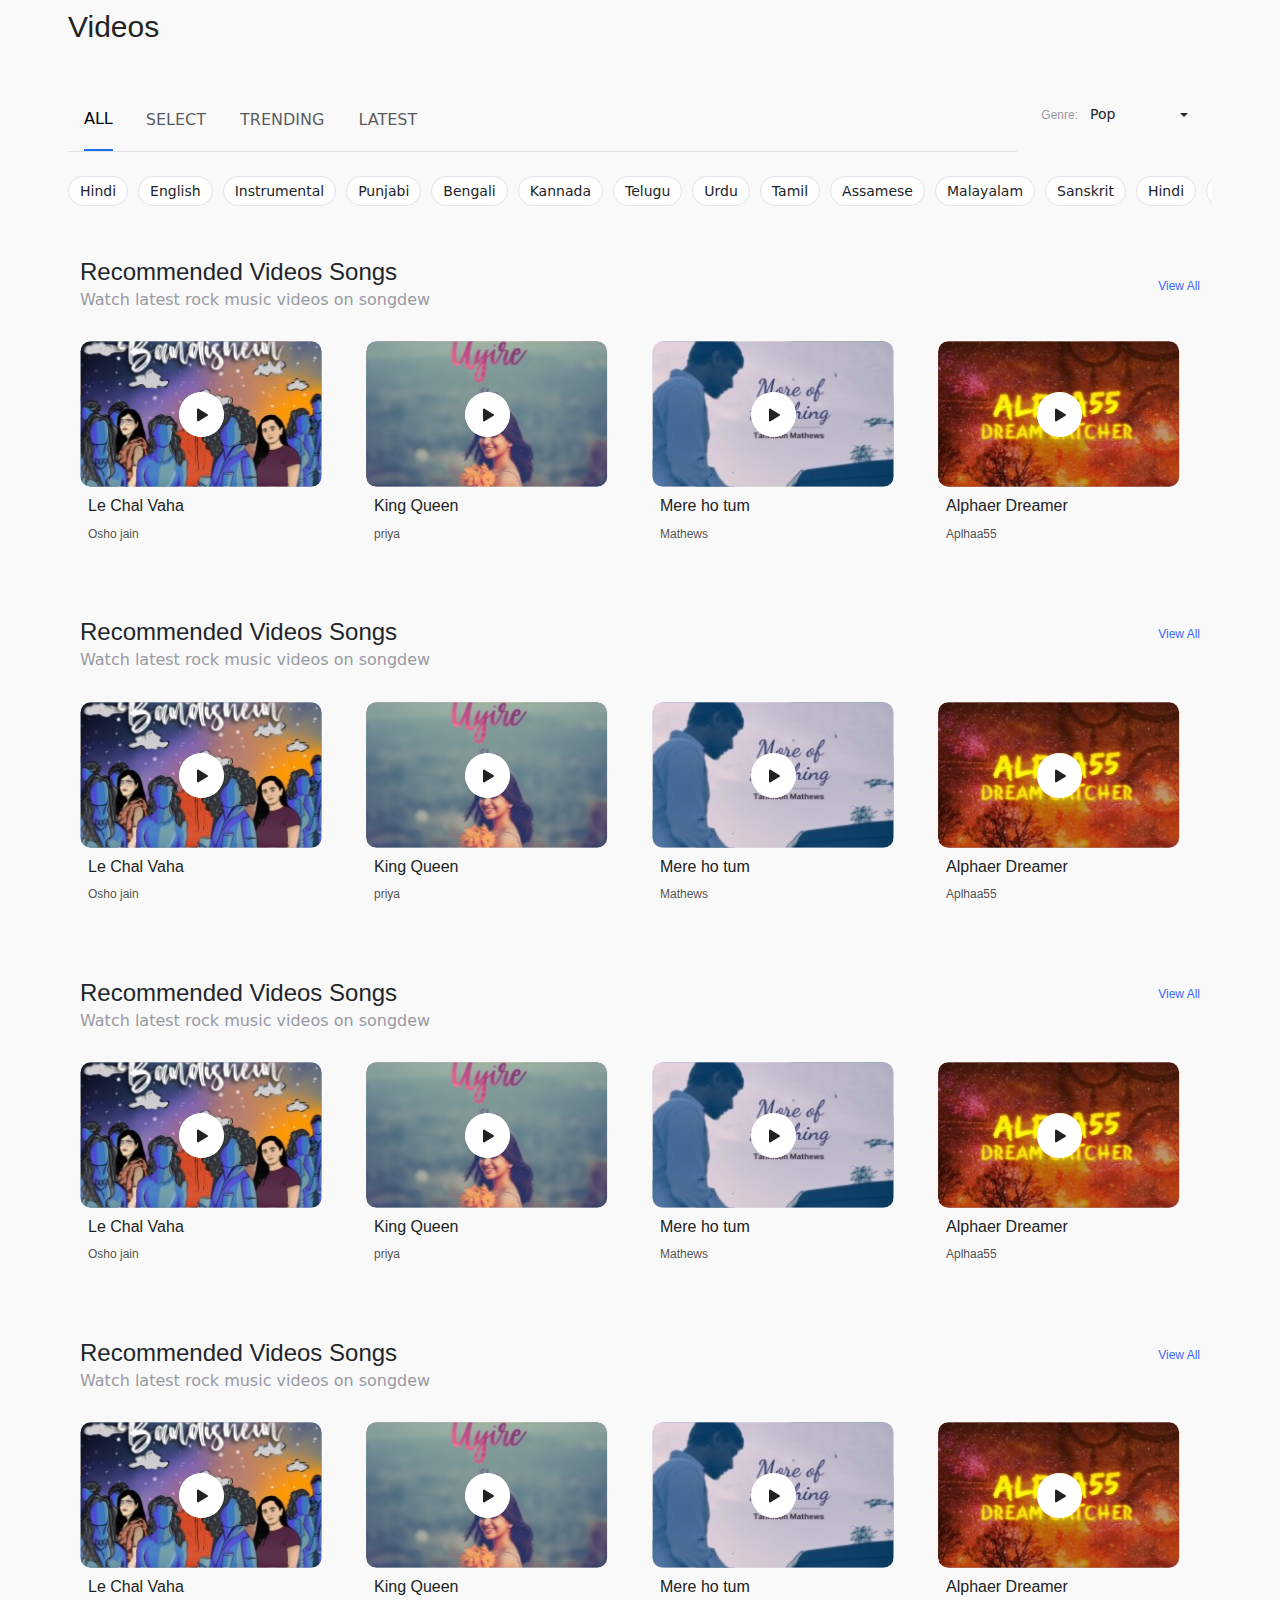
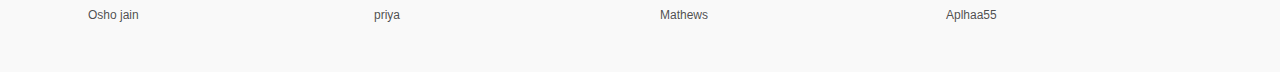
==== commit 8930db0d: "improved design" ====
--- a/Task-2/index.html
+++ b/Task-2/index.html
@@ -16,14 +16,20 @@
 </head>
 
 <body>
-  <div class="align-center m-4 m-lg-5">
-
-    <div class="my-4">
-      <h3 class="popings my-1">Videos</h3>
+  <div class="container main-block">
+
+    <div class="text-start">
+      <h3 class="video-text my-1">Videos</h3>
     </div>
 
-    <div class="row my-4">
-      <div class="col-md-9 tab1">
+
+
+
+
+
+    <div class="row mt-4">
+
+      <div class="col-10 tab1">
         <ul class="nav nav-tabs">
           <li class="nav-item">
             <a class="nav-link active" aria-current="page" href="#">ALL</a>
@@ -41,10 +47,9 @@
         </ul>
       </div>
 
-      <div class="col-md-3">
-
-        <div class="d-flex justify-content-between justify-content-lg-end justify-content-md-end align-items-center">
-        
+      <div class="col-2">
+        <div class="d-flex align-items-center genre-box">
+          
           <div class="sort d-flex align-items-center">
             <div>
               <p class="genre">Genre: </p>
@@ -140,214 +145,283 @@
         </ul>
       </div>
 
-      <div>
-        <div class="my-5 mt-3 mx-auto">
+
+
+
+
+
+
+
+
+      <div class="section">
+        <div class="container-fluid my-lg-4 my-md-4">
+
+          <div class="row mb-lg-4 mb-md-3">
+            <div class="col-8 col-xs-12">
+              <h4 class="block-title mb-0">Recommended Videos Songs</h4>
+              <h6 class="block-subtitle">Watch latest rock music videos on songdew</h6>
+            </div>
+            <div class="col-4 d-flex justify-content-end v-box1">
+              <button class="view">View All</button>
+            </div>
+          </div>
 
           <div class="row">
+
+            <div class="col-12 col-lg-3 col-md-6 col-sm-12">
+              <div class="card">
+                <img class="card-img-top" src="./images/bg-4.svg" alt="search">
+                <img class="play-button" src="./images/play.svg" alt="play">
+                <div class="card-body">
+                  <h5 class="song-text">Le Chal Vaha </h5>
+                  <p class="singer-text">Osho jain </p>
+                </div>
+              </div>
+            </div>
+
+            <div class="col-12 col-lg-3 col-md-6 col-sm-12">
+              <div class="card">
+                <img class="img1 card-img-top" src="./images/bg-3.svg" alt="search">
+                <img class="play-button" src="./images/play.svg" alt="play">
+                <div class="card-body  ">
+                  <h5 class="song-text">King Queen </h5>
+                  <p class="singer-text">priya</p>
+                </div>
+              </div>
+            </div>
+
+            <div class="col-12 col-lg-3 col-md-6 col-sm-12">
+              <div class="card">
+                <img class="img1 card-img-top" src="./images/bg-6.svg" alt="search">
+                <img class="play-button" src="./images/play.svg" alt="play">
+                <div class="card-body  ">
+                  <h5 class="song-text">Mere ho tum </h5>
+                  <p class="singer-text">Mathews</p>
+                </div>
+              </div>
+            </div>
+
+            <div class="col-12 col-lg-3 col-md-6 col-sm-12">
+              <div class="card">
+                <img class="img1 card-img-top" src="./images/bg-7.svg" alt="search">
+                <img class="play-button" src="./images/play.svg" alt="play">
+                <div class="card-body  ">
+                  <h5 class="song-text">Alphaer Dreamer </h5>
+                  <p class="singer-text">Aplhaa55</p>
+                </div>
+              </div>
+            </div>
+
+            <div class="col v-box2">
+              <button class="view">View All</button>
+            </div>
+          </div>
+
+          <hr class="view">
+        </div>
+
+        <div class="container-fluid my-lg-4 my-md-4">
+
+          <div class="row mb-lg-4 mb-md-3">
             <div class="col-8 col-xs-12">
-              <h4 class="popings mb-0 mt-4">Recommended Videos Songs</h4>
-              <h6 class="sub-popings">Watch latest rock music videos on songdew</h6>
+              <h4 class="block-title mb-0 mt-4">Recommended Videos Songs</h4>
+              <h6 class="block-subtitle">Watch latest rock music videos on songdew</h6>
             </div>
             <div class="col-4 d-flex justify-content-end v-box1">
               <button class="view">View All</button>
             </div>
           </div>
 
-          <div class="row my-2">
-
-            <div class="col-md-3 col-sm-6">
-              <div class="card">
-                <img class="img1" src="./images/bg-4.svg" alt="search">
-                <img class="img2" src="./images/play.svg" alt="play">
+          <div class="row">
+
+            <div class="col-12 col-lg-3 col-md-6 col-sm-12">
+              <div class="card">
+                <img class="card-img-top" src="./images/bg-4.svg" alt="search">
+                <img class="play-button" src="./images/play.svg" alt="play">
                 <div class="card-body">
-                  <h5 class="card-title">Le Chal Vaha </h5>
-                  <p class="card-text">Osho jain </p>
-                </div>
-              </div>
-            </div>
-
-            <div class="col-md-3 col-sm-6">
-              <div class="card">
-                <img class="img1" src="./images/bg-3.svg" alt="search">
-                <img class="img2" src="./images/play.svg" alt="play">
-                <div class="card-body  ">
-                  <h5 class="card-title">King Queen </h5>
-                  <p class="card-text">priya</p>
-                </div>
-              </div>
-            </div>
-
-            <div class="col-md-3 col-sm-6  ">
-              <div class="card d-flex justify-content-center">
-                <img class="img1" src="./images/bg-6.svg" alt="search">
-                <img class="img2" src="./images/play.svg" alt="play">
-                <div class="card-body  ">
-                  <h5 class="card-title">Mere ho tum </h5>
-                  <p class="card-text">Mathews</p>
-                </div>
-              </div>
-            </div>
-
-            <div class="col-md-3 col-sm-6  ">
-              <div class="card">
-                <img class="img1" src="./images/bg-7.svg" alt="search">
-                <img class="img2" src="./images/play.svg" alt="play">
-                <div class="card-body  ">
-                  <h5 class="card-title">Alphaer Dreamer </h5>
-                  <p class="card-text">Aplhaa55</p>
-                </div>
-              </div>
-            </div>
-
-            <div class="col d-flex justify-content-center v-box2">
-              <button class="view">View All</button>
-            </div>
-          </div>
-
+                  <h5 class="song-text">Le Chal Vaha </h5>
+                  <p class="singer-text">Osho jain </p>
+                </div>
+              </div>
+            </div>
+
+            <div class="col-12 col-lg-3 col-md-6 col-sm-12">
+              <div class="card">
+                <img class="img1 card-img-top" src="./images/bg-3.svg" alt="search">
+                <img class="play-button" src="./images/play.svg" alt="play">
+                <div class="card-body  ">
+                  <h5 class="song-text">King Queen </h5>
+                  <p class="singer-text">priya</p>
+                </div>
+              </div>
+            </div>
+
+            <div class="col-12 col-lg-3 col-md-6 col-sm-12">
+              <div class="card">
+                <img class="img1 card-img-top" src="./images/bg-6.svg" alt="search">
+                <img class="play-button" src="./images/play.svg" alt="play">
+                <div class="card-body  ">
+                  <h5 class="song-text">Mere ho tum </h5>
+                  <p class="singer-text">Mathews</p>
+                </div>
+              </div>
+            </div>
+
+            <div class="col-12 col-lg-3 col-md-6 col-sm-12">
+              <div class="card">
+                <img class="img1 card-img-top" src="./images/bg-7.svg" alt="search">
+                <img class="play-button" src="./images/play.svg" alt="play">
+                <div class="card-body  ">
+                  <h5 class="song-text">Alphaer Dreamer </h5>
+                  <p class="singer-text">Aplhaa55</p>
+                </div>
+              </div>
+            </div>
+
+            <div class="col v-box2">
+              <button class="view">View All</button>
+            </div>
+          </div>
 
           <hr class="view">
-
-        </div>
-
-        <div class="my-4 mx-auto">
+        </div>
+
+        <div class="container-fluid my-lg-4 my-md-4">
+
+          <div class="row mb-lg-4 mb-md-3">
+            <div class="col-8 col-xs-12">
+              <h4 class="block-title mb-0 mt-4">Recommended Videos Songs</h4>
+              <h6 class="block-subtitle">Watch latest rock music videos on songdew</h6>
+            </div>
+            <div class="col-4 d-flex justify-content-end v-box1">
+              <button class="view">View All</button>
+            </div>
+          </div>
 
           <div class="row">
+
+            <div class="col-12 col-lg-3 col-md-6 col-sm-12">
+              <div class="card">
+                <img class="card-img-top" src="./images/bg-4.svg" alt="search">
+                <img class="play-button" src="./images/play.svg" alt="play">
+                <div class="card-body">
+                  <h5 class="song-text">Le Chal Vaha </h5>
+                  <p class="singer-text">Osho jain </p>
+                </div>
+              </div>
+            </div>
+
+            <div class="col-12 col-lg-3 col-md-6 col-sm-12">
+              <div class="card">
+                <img class="img1 card-img-top" src="./images/bg-3.svg" alt="search">
+                <img class="play-button" src="./images/play.svg" alt="play">
+                <div class="card-body  ">
+                  <h5 class="song-text">King Queen </h5>
+                  <p class="singer-text">priya</p>
+                </div>
+              </div>
+            </div>
+
+            <div class="col-12 col-lg-3 col-md-6 col-sm-12">
+              <div class="card">
+                <img class="img1 card-img-top" src="./images/bg-6.svg" alt="search">
+                <img class="play-button" src="./images/play.svg" alt="play">
+                <div class="card-body  ">
+                  <h5 class="song-text">Mere ho tum </h5>
+                  <p class="singer-text">Mathews</p>
+                </div>
+              </div>
+            </div>
+
+            <div class="col-12 col-lg-3 col-md-6 col-sm-12">
+              <div class="card">
+                <img class="img1 card-img-top" src="./images/bg-7.svg" alt="search">
+                <img class="play-button" src="./images/play.svg" alt="play">
+                <div class="card-body  ">
+                  <h5 class="song-text">Alphaer Dreamer </h5>
+                  <p class="singer-text">Aplhaa55</p>
+                </div>
+              </div>
+            </div>
+
+            <div class="col v-box2">
+              <button class="view">View All</button>
+            </div>
+          </div>
+
+          <hr class="view">
+        </div>
+
+        <div class="container-fluid my-lg-4 my-md-4">
+
+          <div class="row mb-lg-4 mb-md-3">
             <div class="col-8 col-xs-12">
-              <h4 class="popings mb-0">Trending Video songs</h4>
-              <h6 class="sub-popings">Watch latest rock music videos on songdew</h6>
+              <h4 class="block-title mb-0 mt-4">Recommended Videos Songs</h4>
+              <h6 class="block-subtitle">Watch latest rock music videos on songdew</h6>
             </div>
             <div class="col-4 d-flex justify-content-end v-box1">
               <button class="view">View All</button>
             </div>
           </div>
 
-          <div class="row my-2">
-
-            <div class="col-md-3 col-sm-6  ">
-              <div class="card">
-                <img class="img1" src="./images/bg-8.svg" alt="search">
-                <img class="img2" src="./images/play.svg" alt="play">
-                <div class="card-body  ">
-                  <h5 class="card-title">Tumse Pyar ho gya </h5>
-                  <p class="card-text">Osho jain </p>
-                </div>
-              </div>
-            </div>
-
-            <div class="col-md-3 col-sm-6  ">
-              <div class="card">
-                <img class="img1" src="./images/bg-9.svg" alt="search">
-                <img class="img2" src="./images/play.svg" alt="play">
-                <div class="card-body  ">
-                  <h5 class="card-title">Kitty Mitty </h5>
-                  <p class="card-text">priya</p>
-                </div>
-              </div>
-            </div>
-
-            <div class="col-md-3 col-sm-6  ">
-              <div class="card">
-                <img class="img1" src="./images/bg-10.svg" alt="search">
-                <img class="img2" src="./images/play.svg" alt="play">
-                <div class="card-body  ">
-                  <h5 class="card-title">your are my life </h5>
-                  <p class="card-text">Sim Sim</p>
-                </div>
-              </div>
-            </div>
-
-            <div class="col-md-3 col-sm-6  ">
-              <div class="card">
-                <img class="img1" src="./images/bg-11.svg" alt="search">
-                <img class="img2" src="./images/play.svg" alt="play">
-                <div class="card-body  ">
-                  <h5 class="card-title">Alien Planet </h5>
-                  <p class="card-text">The Park</p>
-                </div>
-              </div>
-            </div>
-
-            <div class="col d-flex justify-content-center v-box2">
-              <button class="view">View All</button>
-            </div>
-
+          <div class="row">
+
+            <div class="col-12 col-lg-3 col-md-6 col-sm-12">
+              <div class="card">
+                <img class="card-img-top" src="./images/bg-4.svg" alt="search">
+                <img class="play-button" src="./images/play.svg" alt="play">
+                <div class="card-body">
+                  <h5 class="song-text">Le Chal Vaha </h5>
+                  <p class="singer-text">Osho jain </p>
+                </div>
+              </div>
+            </div>
+
+            <div class="col-12 col-lg-3 col-md-6 col-sm-12">
+              <div class="card">
+                <img class="img1 card-img-top" src="./images/bg-3.svg" alt="search">
+                <img class="play-button" src="./images/play.svg" alt="play">
+                <div class="card-body  ">
+                  <h5 class="song-text">King Queen </h5>
+                  <p class="singer-text">priya</p>
+                </div>
+              </div>
+            </div>
+
+            <div class="col-12 col-lg-3 col-md-6 col-sm-12">
+              <div class="card">
+                <img class="img1 card-img-top" src="./images/bg-6.svg" alt="search">
+                <img class="play-button" src="./images/play.svg" alt="play">
+                <div class="card-body  ">
+                  <h5 class="song-text">Mere ho tum </h5>
+                  <p class="singer-text">Mathews</p>
+                </div>
+              </div>
+            </div>
+
+            <div class="col-12 col-lg-3 col-md-6 col-sm-12">
+              <div class="card">
+                <img class="img1 card-img-top" src="./images/bg-7.svg" alt="search">
+                <img class="play-button" src="./images/play.svg" alt="play">
+                <div class="card-body  ">
+                  <h5 class="song-text">Alphaer Dreamer </h5>
+                  <p class="singer-text">Aplhaa55</p>
+                </div>
+              </div>
+            </div>
+
+            <div class="col v-box2">
+              <button class="view">View All</button>
+            </div>
           </div>
 
           <hr class="view">
-
-        </div>
-
-        <div class="my-4 mx-auto">
-
-          <div class="row">
-            <div class="col-8 col-xs-12">
-              <h4 class="popings mb-0">New Videos Upload</h4>
-              <h6 class="sub-popings">Watch latest rock music videos on songdew</h6>
-            </div>
-            <div class="col-4 d-flex justify-content-end v-box1">
-              <button class="view">View All</button>
-            </div>
-          </div>
-
-          <div class="row my-2">
-
-            <div class="col-md-3 col-sm-6  ">
-              <div class="card">
-                <img class="img1" src="./images/bg.svg" alt="search">
-                <img class="img2" src="./images/play.svg" alt="play">
-                <div class="card-body  ">
-                  <h5 class="card-title">Don’t call me today</h5>
-                  <p class="card-text">Biki </p>
-                </div>
-              </div>
-            </div>
-
-            <div class="col-md-3 col-sm-6  ">
-              <div class="card">
-                <img class="img1" src="./images/bg-1.svg" alt="search">
-                <img class="img2" src="./images/play.svg" alt="play">
-                <div class="card-body  ">
-                  <h5 class="card-title">Comsic Fusion </h5>
-                  <p class="card-text">XtR</p>
-                </div>
-              </div>
-            </div>
-
-            <div class="col-md-3 col-sm-6  ">
-              <div class="card">
-                <img class="img1" src="./images/bg-2.svg" alt="search">
-                <img class="img2" src="./images/play.svg" alt="play">
-                <div class="card-body  ">
-                  <h5 class="card-title">Oh ho </h5>
-                  <p class="card-text">Dinesh</p>
-                </div>
-              </div>
-            </div>
-
-            <div class="col-md-3 col-sm-6  ">
-              <div class="card">
-                <img class="img1" src="./images/bg-3.svg" alt="search">
-                <img class="img2" src="./images/play.svg" alt="play">
-                <div class="card-body  ">
-                  <h5 class="card-title">Uyire </h5>
-                  <p class="card-text">Priya</p>
-                </div>
-              </div>
-            </div>
-
-            <div class="col v-box2 d-flex justify-content-center">
-              <button class="view">View All</button>
-            </div>
-          </div>
-
-
-
-          <hr class="view">
         </div>
 
       </div>
 
     </div>
+
     <!-- Option 1: Bootstrap Bundle with Popper -->
     <script src="https://cdn.jsdelivr.net/npm/bootstrap@5.0.0/dist/js/bootstrap.bundle.min.js"></script>
 
--- a/Task-2/css/styles.css
+++ b/Task-2/css/styles.css
@@ -6,20 +6,10 @@
   margin: 0%;
 }
 
-:root {
-  --main-bg-color: #f9f9f9;
-  --card-width: 242.5px;
-  --card-height: 146px;
-  --card-width-md: 234px;
-  --card-height-md: 146px;
-  --card-width-sm: 344px;
-  --card-height-sm: 200px;
-}
-
 html body {
   margin: 0;
   padding: 0;
-  background-color: var(--main-bg-color);
+  background-color: rgba(249, 249, 249, 1);
 }
 
 @import url("https://fonts.googleapis.com/css2?family=Poppins:wght@200&display=swap");
@@ -111,13 +101,14 @@
   line-height: 170%;
   color: #989aa3;
   margin: 0;
-  margin-right: 3%;
-  margin-left: 5px;
+  /* margin-right: 3%;
+  margin-left: 5px; */
 }
 
 /* vertical scroll */
 
 .scrolling-wrapper {
+  width: 100%;
   overflow-x: scroll;
   overflow-y: hidden;
   white-space: nowrap;
@@ -140,69 +131,56 @@
   display: none;
 }
 
-div.col-lg-3 {
-  padding: 0;
-  display: flex;
-  justify-content: center;
-}
-
-img.img1 {
-  max-width: 692px;
-  max-height: 433px;
+/* CARD */
+
+img.card-img-top {
   border-radius: 10px;
 }
 
-img.img2 {
+img.play-button {
   position: absolute;
-  left: 98.3px;
-  top: 51px;
   background: #ffffff;
   border-radius: 100px;
-
   width: 45px;
   height: 45px;
 }
 
-h3.popings {
+h3.video-text {
   font-style: normal;
   font-weight: 500;
-  font-size: 30px;
   line-height: 45px;
   width: 336px;
   height: 71px;
   color: #222222;
 }
 
-h4.popings {
+h4.block-title {
   font-style: normal;
   font-weight: 500;
-  font-size: 24px;
   line-height: 36px;
 }
 
-h6.sub-popings {
+h6.block-subtitle {
   font-style: normal;
   font-weight: 300;
-  font-size: 16px;
   color: #989aa3;
-  margin-bottom: 35px;
-}
-
-h5.card-title {
+  /* margin-bottom: 35px; */
+}
+
+h5.song-text {
   font-style: normal;
   font-weight: 500;
-  font-size: 16px;
   line-height: 22.4px;
   color: #222222;
   line-height: 140%;
-  margin-top: 5px;
-}
-
-p.card-text {
+  /* margin-top: 5px;*/
+}
+
+p.singer-text {
   font-style: normal;
   font-weight: 300;
-  font-size: 12px;
   line-height: 140%;
+  color: rgba(34, 34, 34, 0.8);
 }
 
 div.card {
@@ -220,16 +198,10 @@
   font-style: light;
 }
 
-div.container.box {
-  margin: 0;
-  padding: 0;
-  margin-bottom: 60px;
-}
-
 a.nav-link.active {
   border: none;
   background-color: #f9f9f9 !important;
-  font-weight: bolder;
+  /* font-weight: bolder; */
   color: black !important;
 }
 
@@ -243,7 +215,6 @@
   background-color: #f9f9f9;
   border: none;
   color: #3d67ff;
-  font-size: 12px;
   line-height: 18px;
 }
 
@@ -263,82 +234,166 @@
   display: none !important;
 }
 
-/* Two Cards */
-@media (max-width: 800px) {
-  img.img1 {
-    max-width: 492.23px;
-    max-height: 308px;
-  }
-  img.img2 {
-    position: absolute;
-    left: 43%;
-    top: 33%;
-  }
-  div.card {
+/* // Small devices (landscape phones, 576px and up) */
+@media (min-width: 300px) {
+  /* body {
+    border: 2px solid #1a73e8;
+  } */
+  div.container.main-block {
+    max-width: 375px;
+    padding: 0;
+  }
+  img.card-img-top {
+    width: 344px;
+    height: 200px;
+  }
+  img.play-button {
+    top: 75px;
+    left: 147px;
+  }
+
+  /* fonts */
+  h3.video-text {
+    font-size: 28px;
+  }
+  h4.block-title {
+    font-size: 18px;
+  }
+  h6.block-subtitle {
+    font-size: 12px;
+  }
+  h5.song-text {
+    font-size: 16px;
+  }
+  p.singer-text {
+    font-size: 12px;
+  }
+  button.view {
+    font-weight: 500;
+    font-size: 14px;
+  }
+}
+
+/* // Medium devices (tablets, 768px and up) */
+@media (min-width: 768px) {
+  /* body {
+    border: 2px solid #801212;
+  } */
+  div.container.main-block {
+    max-width: 548px;
+  }
+  img.card-img-top {
+    width: 234px;
+    height: 146px;
+  }
+  img.play-button {
+    top: 51px;
+    left: 98.53px;
+  }
+
+  /* fonts */
+  h3.video-text {
+    font-size: 24px;
+  }
+  h4.block-title {
+    font-size: 18px;
+  }
+  h6.block-subtitle {
+    font-size: 16px;
+  }
+  h5.song-text {
+    font-size: 14px;
+  }
+  p.singer-text {
+    font-size: 11px;
+  }
+  button.view {
+    font-weight: 500;
+    font-size: 12px;
+  }
+}
+
+/* // Large devices (desktops, 992px and up) */
+@media (min-width: 992px) {
+  /* body {
+    border: 2px solid #1ae835;
+  } */
+  div.container.main-block {
+    max-width: 1144px;
+  }
+  img.card-img-top {
+    width: 242.05px;
+    height: 146px;
+  }
+  img.play-button {
+    top: 51px;
+    left: 99px;
+  }
+
+  /* fonts */
+  h3.video-text {
+    font-size: 30px;
+  }
+  h4.block-title {
+    font-size: 24px;
+  }
+  h6.block-subtitle,
+  h5.song-text {
+    font-size: 16px;
+  }
+  p.singer-text {
+    font-size: 12px;
+  }
+  button.view {
+    font-weight: 500;
+    font-size: 12px;
+  }
+}
+
+/* // X-Large devices (large desktops, 1200px and up) */
+@media (min-width: 1200px) {
+  /* body {
+    border: 2px solid #e81ae8;
+  } */
+}
+
+/* Hiding components */
+
+@media (max-width: 992px) {
+  div.col-10.tab1 {
+    display: none;
+  }
+  div.col-md-9.tab2 {
+    display: block;
     margin-bottom: 30px;
   }
-  div.my-5.mx-auto {
-    margin-bottom: 0px !important;
-  }
-  h4.popings {
-    font-size: 18px;
-  }
-  h6.sub-popings {
-    font-size: 16px;
-  }
-  div.tab1 {
-    display: none;
-  }
-  div.tab2 {
-    display: block;
-  }
-  div.tab2 > ul > li > a {
-    font-size: 12px;
-  }
-}
-
-/* One Card */
-@media (max-width: 558px) {
-  img.img1 {
-    height: var(--card-height-sm);
-    width: var(--card-width-sm);
-  }
-  button.view {
-    font-size: 14px;
-  }
-  p.card-text {
-    margin-bottom: 30px !important;
-  }
-  div.v-box1 {
+}
+
+@media (max-width: 765px) {
+  div.col-4.v-box1 {
     display: none !important;
   }
+  div.col-8.col-xs-12 {
+    width: 344px;
+    margin-bottom: 24px;
+  }
+  .card {
+    margin-bottom: 15px;
+  }
   div.v-box2 {
-    display: flex !important;
-    justify-content: center !important;
-  }
-  h4.first {
-    margin-top: 15px;
-  }
-  img.img1 {
-    max-width: 344px !important;
-    max-height: 200px;
-  }
-  h4.popings {
-    font-size: 16px;
-  }
-  h6.sub-popings {
-    font-size: 12px;
+    display: block !important;
+    margin-left: 150px !important;
   }
   hr.view {
     display: block;
   }
-  div.tab2 {
-    display: none;
-  }
   div.sort2 {
+    display: block !important;
+  }
+  div.genre-box {
+    width: 345px;
     display: flex !important;
-  }
-  /* div.sort {
-    justify-content: end;
-  } */
-}
+    justify-content: space-between;
+    padding-left: 10px;
+  }
+}
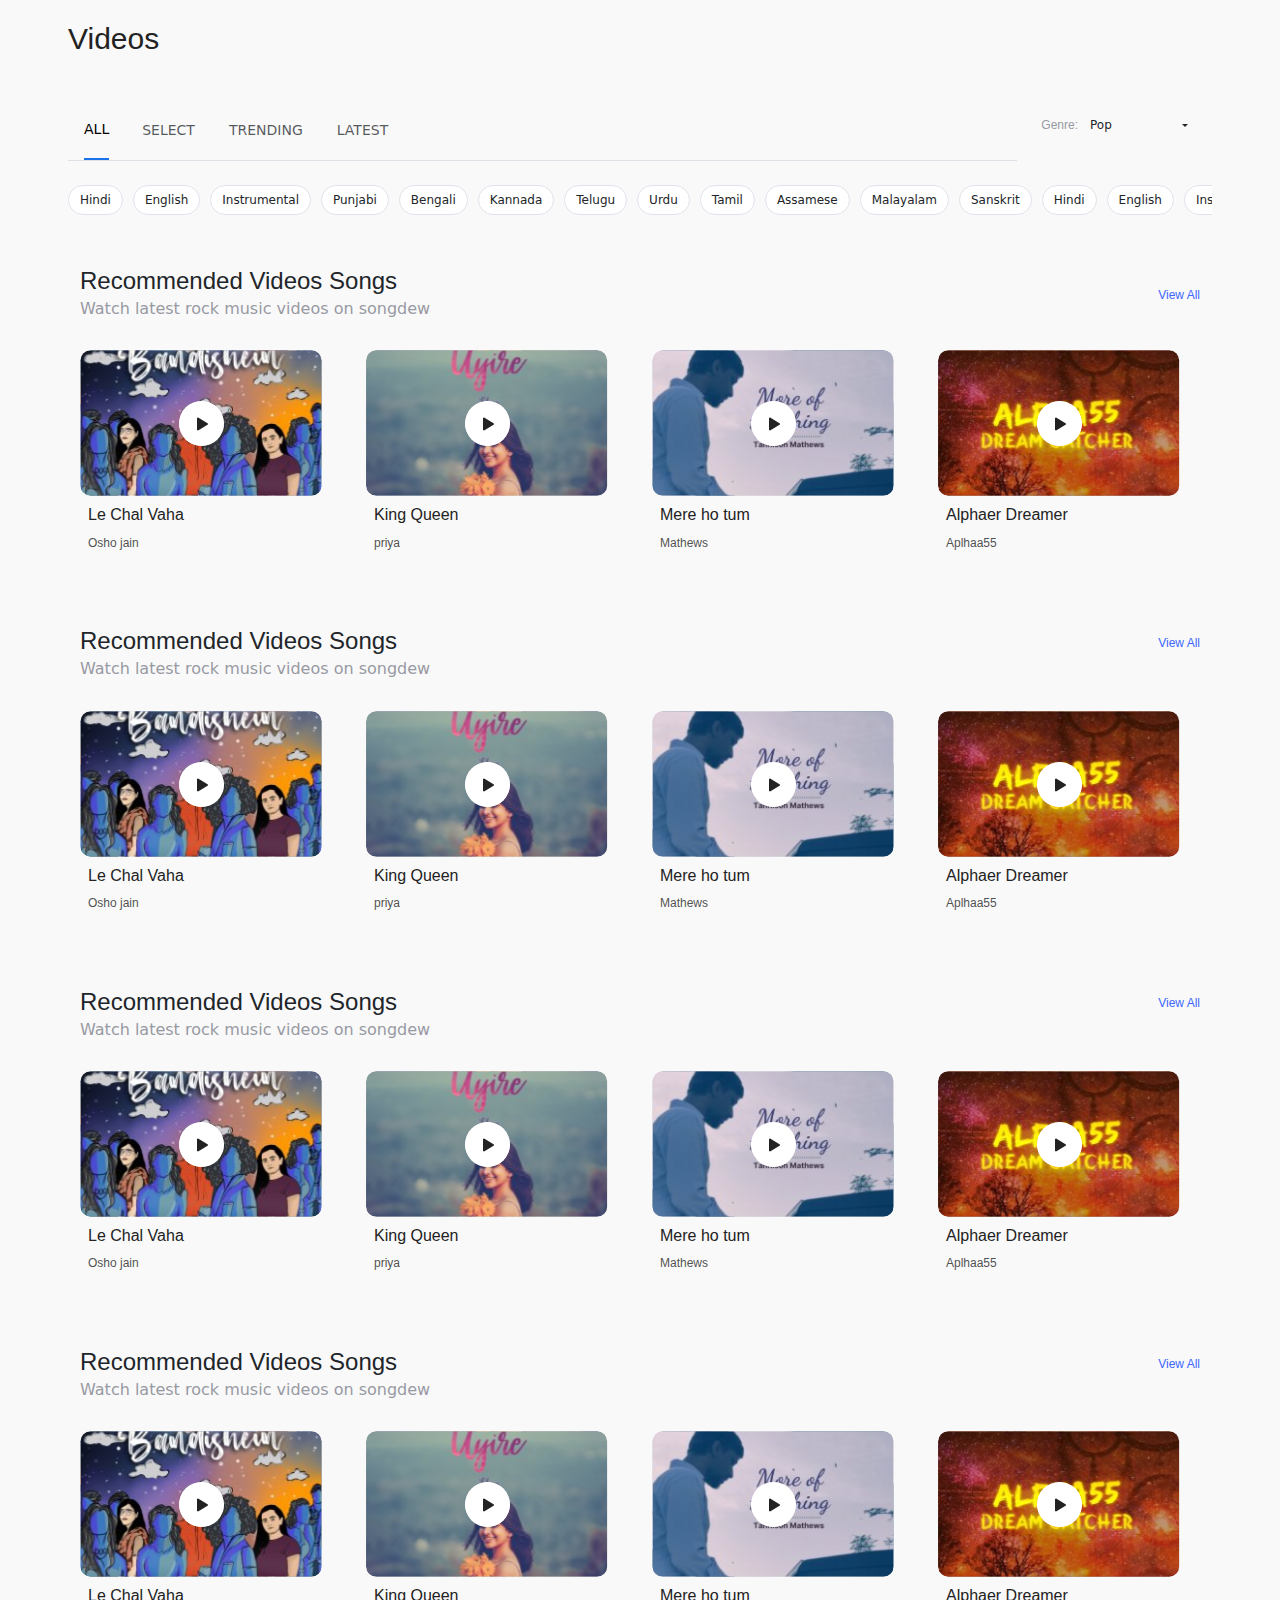
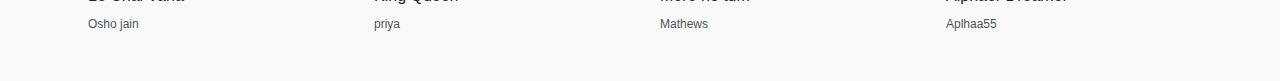
==== commit 52d55fc6: "nav and images" ====
--- a/Task-2/index.html
+++ b/Task-2/index.html
@@ -19,16 +19,10 @@
   <div class="container main-block">
 
     <div class="text-start">
-      <h3 class="video-text my-1">Videos</h3>
+      <h3 class="video-text my-1 mt-3">Videos</h3>
     </div>
 
-
-
-
-
-
     <div class="row mt-4">
-
       <div class="col-10 tab1">
         <ul class="nav nav-tabs">
           <li class="nav-item">
@@ -49,7 +43,7 @@
 
       <div class="col-2">
         <div class="d-flex align-items-center genre-box">
-          
+
           <div class="sort d-flex align-items-center">
             <div>
               <p class="genre">Genre: </p>
--- a/Task-2/css/styles.css
+++ b/Task-2/css/styles.css
@@ -36,21 +36,15 @@
 // margin-right */
 
 span.bg-light {
-  background-color: #eff1f4 !important;
+  background-color: rgba(255, 255, 255, 1) !important;
   font-weight: 400;
   margin-right: 10px;
   padding: 5px 11px;
+  line-height: 18px;
   border: 1px solid #e0e3eb;
 }
 
-span.nav {
-  background-color: white !important;
-  font-weight: 400;
-  font-size: 14px;
-  line-height: 18px;
-}
-
-span.nav :hover {
+span.bg-light :hover {
   background-color: #eff1f4;
 }
 
@@ -201,7 +195,6 @@
 a.nav-link.active {
   border: none;
   background-color: #f9f9f9 !important;
-  /* font-weight: bolder; */
   color: black !important;
 }
 
@@ -234,6 +227,9 @@
   display: none !important;
 }
 
+a.nav-link {
+  color: rgba(34, 34, 34, 1);
+}
 /* // Small devices (landscape phones, 576px and up) */
 @media (min-width: 300px) {
   /* body {
@@ -272,6 +268,21 @@
     font-weight: 500;
     font-size: 14px;
   }
+
+  /* NAV */
+  a.nav-link {
+    font-size: 12px;
+  }
+  span.bg-light {
+    font-size: 12px;
+  }
+  a.dropdown-item {
+    font-size: 12px;
+    padding-left: 8px;
+  }
+  button.all {
+    font-size: 12px;
+  }
 }
 
 /* // Medium devices (tablets, 768px and up) */
@@ -311,6 +322,21 @@
     font-weight: 500;
     font-size: 12px;
   }
+
+  /* NAV */
+  a.nav-link {
+    font-size: 14px;
+  }
+  span.bg-light {
+    font-size: 11px;
+  }
+  a.dropdown-item {
+    font-size: 11px;
+    padding-left: 8px;
+  }
+  button.all {
+    font-size: 11px;
+  }
 }
 
 /* // Large devices (desktops, 992px and up) */
@@ -348,6 +374,21 @@
     font-weight: 500;
     font-size: 12px;
   }
+
+  /* NAV */
+  a.nav-link {
+    font-size: 14px;
+  }
+  span.bg-light {
+    font-size: 12px;
+  }
+  a.dropdown-item {
+    font-size: 12px;
+    padding-left: 8px;
+  }
+  button.all {
+    font-size: 12px;
+  }
 }
 
 /* // X-Large devices (large desktops, 1200px and up) */
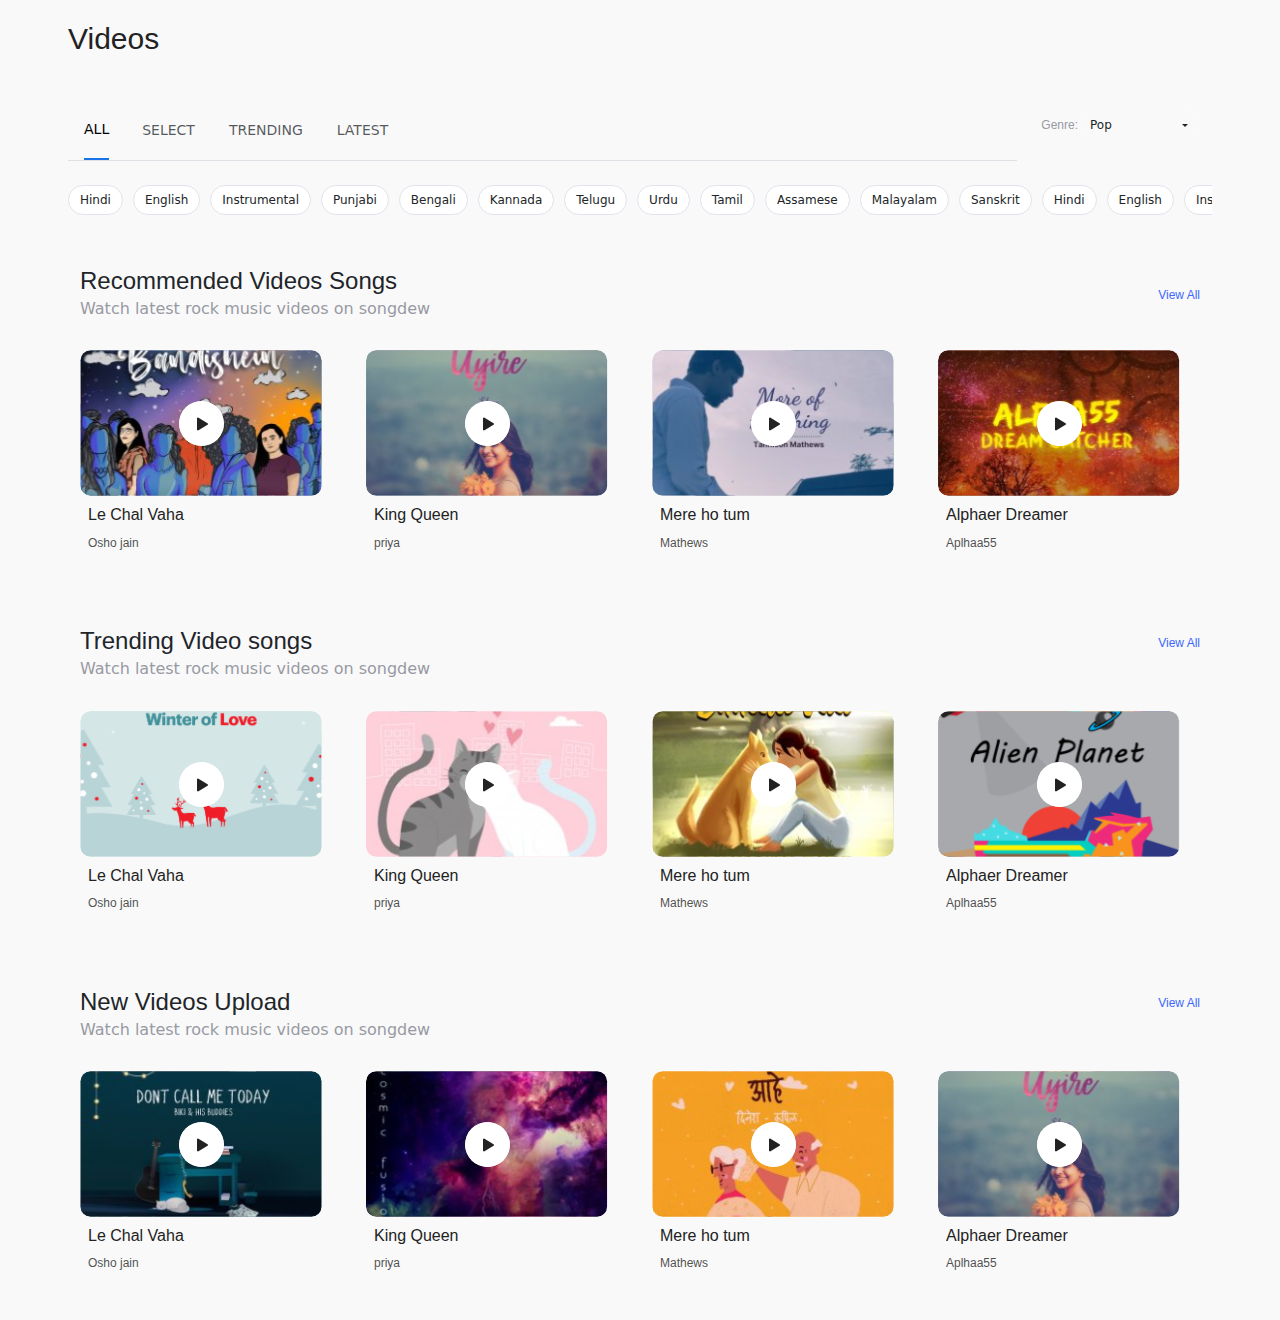
==== commit 2821de24: "images" ====
--- a/Task-2/index.html
+++ b/Task-2/index.html
@@ -22,131 +22,124 @@
       <h3 class="video-text my-1 mt-3">Videos</h3>
     </div>
 
-    <div class="row mt-4">
-      <div class="col-10 tab1">
-        <ul class="nav nav-tabs">
-          <li class="nav-item">
-            <a class="nav-link active" aria-current="page" href="#">ALL</a>
-            <div class="underline mx-3"></div>
-          </li>
-          <li class="nav-item">
-            <a class="nav-link disabled">SELECT</a>
-          </li>
-          <li class="nav-item">
-            <a class="nav-link disabled">TRENDING</a>
-          </li>
-          <li class="nav-item">
-            <a class="nav-link disabled">LATEST</a>
-          </li>
-        </ul>
+    <div class="mt-4">
+      <div class="section row">
+        <div class="col-10 tab1">
+          <ul class="nav nav-tabs">
+            <li class="nav-item">
+              <a class="nav-link active" aria-current="page" href="#">ALL</a>
+              <div class="underline mx-3"></div>
+            </li>
+            <li class="nav-item">
+              <a class="nav-link disabled">SELECT</a>
+            </li>
+            <li class="nav-item">
+              <a class="nav-link disabled">TRENDING</a>
+            </li>
+            <li class="nav-item">
+              <a class="nav-link disabled">LATEST</a>
+            </li>
+          </ul>
+        </div>
+
+        <div class="col-2">
+          <div class="d-flex align-items-center genre-box">
+
+            <div class="sort d-flex align-items-center">
+              <div>
+                <p class="genre">Genre: </p>
+              </div>
+              <div class="btn-group featured">
+                <button type="button"
+                  class="all btn btn-sm dropdown-toggle d-flex justify-content-between align-items-center"
+                  data-bs-toggle="dropdown" aria-expanded="false">
+                  Pop
+                </button>
+                <ul class="dropdown-menu">
+                  <li><a class="dropdown-item" href="#">Pop</a></li>
+                  <li><a class="dropdown-item" href="#">Rock</a></li>
+                  <li><a class="dropdown-item" href="#">Alternative</a></li>
+                  <li><a class="dropdown-item" href="#">Acoustic</a></li>
+                  <li><a class="dropdown-item" href="#">Blues & RBN</a></li>
+                  <li><a class="dropdown-item" href="#">Electronica</a></li>
+                  <li><a class="dropdown-item" href="#">Pop</a></li>
+                  <li><a class="dropdown-item" href="#">Rock</a></li>
+                  <li><a class="dropdown-item" href="#">Alternative</a></li>
+                  <li><a class="dropdown-item" href="#">Acoustic</a></li>
+                  <li><a class="dropdown-item" href="#">Blues & RBN</a></li>
+                  <li><a class="dropdown-item" href="#">Electronica</a></li>
+                </ul>
+              </div>
+            </div>
+
+            <div class="sort2 d-flex align-items-center">
+              <div class="btn-group featured">
+                <button type="button"
+                  class="all btn btn-sm dropdown-toggle d-flex justify-content-between align-items-center"
+                  data-bs-toggle="dropdown" aria-expanded="false">
+                  All
+                </button>
+                <ul class="dropdown-menu">
+                  <li><a class="dropdown-item" href="#">SELECT</a></li>
+                  <li><a class="dropdown-item" href="#">TRENDING</a></li>
+                  <li><a class="dropdown-item" href="#">LATEST</a></li>
+                </ul>
+              </div>
+            </div>
+
+          </div>
+        </div>
+
+        <div class="my-4">
+          <div class="scrolling-w scrolling-wrapper scrolling-wrapper-flexbox">
+            <span class="badge rounded-pill nav bg-light text-dark">Hindi</span>
+            <span class="badge rounded-pill nav bg-light text-dark">English</span>
+            <span class="badge rounded-pill nav bg-light text-dark">Instrumental</span>
+            <span class="badge rounded-pill nav bg-light text-dark">Punjabi</span>
+            <span class="badge rounded-pill nav bg-light text-dark">Bengali</span>
+            <span class="badge rounded-pill nav bg-light text-dark">Kannada</span>
+            <span class="badge rounded-pill nav bg-light text-dark">Telugu</span>
+            <span class="badge rounded-pill nav bg-light text-dark">Urdu</span>
+            <span class="badge rounded-pill nav bg-light text-dark">Tamil</span>
+            <span class="badge rounded-pill nav bg-light text-dark">Assamese</span>
+            <span class="badge rounded-pill nav bg-light text-dark">Malayalam</span>
+            <span class="badge rounded-pill nav bg-light text-dark">Sanskrit</span>
+            <span class="badge rounded-pill nav bg-light text-dark">Hindi</span>
+            <span class="badge rounded-pill nav bg-light text-dark">English</span>
+            <span class="badge rounded-pill nav bg-light text-dark">Instrumental</span>
+            <span class="badge rounded-pill nav bg-light text-dark">Pubjabi</span>
+            <span class="badge rounded-pill nav bg-light text-dark">Bengali</span>
+            <span class="badge rounded-pill nav bg-light text-dark">Kannada</span>
+            <span class="badge rounded-pill nav bg-light text-dark">Telugu</span>
+            <span class="badge rounded-pill nav bg-light text-dark">Urdu</span>
+            <span class="badge rounded-pill nav bg-light text-dark">Tamil</span>
+            <span class="badge rounded-pill nav bg-light text-dark">Assamese</span>
+            <span class="badge rounded-pill nav bg-light text-dark">Malayalam</span>
+            <span class="badge rounded-pill nav bg-light text-dark">Sanskrit</span>
+            <span class="badge rounded-pill nav bg-light text-dark">Hindi</span>
+            <span class="badge rounded-pill nav bg-light text-dark">English</span>
+          </div>
+        </div>
+
+
+        <div class="col-md-9 tab2">
+          <ul class="nav nav-tabs">
+            <li class="nav-item">
+              <a class="nav-link active" aria-current="page" href="#">ALL</a>
+              <div class="underline mx-3"></div>
+            </li>
+            <li class="nav-item">
+              <a class="nav-link disabled">SELECT</a>
+            </li>
+            <li class="nav-item">
+              <a class="nav-link disabled">TRENDING</a>
+            </li>
+            <li class="nav-item">
+              <a class="nav-link disabled">LATEST</a>
+            </li>
+          </ul>
+        </div>
       </div>
-
-      <div class="col-2">
-        <div class="d-flex align-items-center genre-box">
-
-          <div class="sort d-flex align-items-center">
-            <div>
-              <p class="genre">Genre: </p>
-            </div>
-            <div class="btn-group featured">
-              <button type="button"
-                class="all btn btn-sm dropdown-toggle d-flex justify-content-between align-items-center"
-                data-bs-toggle="dropdown" aria-expanded="false">
-                Pop
-              </button>
-              <ul class="dropdown-menu">
-                <li><a class="dropdown-item" href="#">Pop</a></li>
-                <li><a class="dropdown-item" href="#">Rock</a></li>
-                <li><a class="dropdown-item" href="#">Alternative</a></li>
-                <li><a class="dropdown-item" href="#">Acoustic</a></li>
-                <li><a class="dropdown-item" href="#">Blues & RBN</a></li>
-                <li><a class="dropdown-item" href="#">Electronica</a></li>
-                <li><a class="dropdown-item" href="#">Pop</a></li>
-                <li><a class="dropdown-item" href="#">Rock</a></li>
-                <li><a class="dropdown-item" href="#">Alternative</a></li>
-                <li><a class="dropdown-item" href="#">Acoustic</a></li>
-                <li><a class="dropdown-item" href="#">Blues & RBN</a></li>
-                <li><a class="dropdown-item" href="#">Electronica</a></li>
-              </ul>
-            </div>
-          </div>
-
-          <div class="sort2 d-flex align-items-center">
-            <div class="btn-group featured">
-              <button type="button"
-                class="all btn btn-sm dropdown-toggle d-flex justify-content-between align-items-center"
-                data-bs-toggle="dropdown" aria-expanded="false">
-                All
-              </button>
-              <ul class="dropdown-menu">
-                <li><a class="dropdown-item" href="#">SELECT</a></li>
-                <li><a class="dropdown-item" href="#">TRENDING</a></li>
-                <li><a class="dropdown-item" href="#">LATEST</a></li>
-              </ul>
-            </div>
-          </div>
-
-        </div>
-      </div>
-
-      <div class="my-4">
-        <div class="scrolling-w scrolling-wrapper scrolling-wrapper-flexbox">
-          <span class="badge rounded-pill nav bg-light text-dark">Hindi</span>
-          <span class="badge rounded-pill nav bg-light text-dark">English</span>
-          <span class="badge rounded-pill nav bg-light text-dark">Instrumental</span>
-          <span class="badge rounded-pill nav bg-light text-dark">Punjabi</span>
-          <span class="badge rounded-pill nav bg-light text-dark">Bengali</span>
-          <span class="badge rounded-pill nav bg-light text-dark">Kannada</span>
-          <span class="badge rounded-pill nav bg-light text-dark">Telugu</span>
-          <span class="badge rounded-pill nav bg-light text-dark">Urdu</span>
-          <span class="badge rounded-pill nav bg-light text-dark">Tamil</span>
-          <span class="badge rounded-pill nav bg-light text-dark">Assamese</span>
-          <span class="badge rounded-pill nav bg-light text-dark">Malayalam</span>
-          <span class="badge rounded-pill nav bg-light text-dark">Sanskrit</span>
-          <span class="badge rounded-pill nav bg-light text-dark">Hindi</span>
-          <span class="badge rounded-pill nav bg-light text-dark">English</span>
-          <span class="badge rounded-pill nav bg-light text-dark">Instrumental</span>
-          <span class="badge rounded-pill nav bg-light text-dark">Pubjabi</span>
-          <span class="badge rounded-pill nav bg-light text-dark">Bengali</span>
-          <span class="badge rounded-pill nav bg-light text-dark">Kannada</span>
-          <span class="badge rounded-pill nav bg-light text-dark">Telugu</span>
-          <span class="badge rounded-pill nav bg-light text-dark">Urdu</span>
-          <span class="badge rounded-pill nav bg-light text-dark">Tamil</span>
-          <span class="badge rounded-pill nav bg-light text-dark">Assamese</span>
-          <span class="badge rounded-pill nav bg-light text-dark">Malayalam</span>
-          <span class="badge rounded-pill nav bg-light text-dark">Sanskrit</span>
-          <span class="badge rounded-pill nav bg-light text-dark">Hindi</span>
-          <span class="badge rounded-pill nav bg-light text-dark">English</span>
-        </div>
-      </div>
-
-
-      <div class="col-md-9 tab2">
-        <ul class="nav nav-tabs">
-          <li class="nav-item">
-            <a class="nav-link active" aria-current="page" href="#">ALL</a>
-            <div class="underline mx-3"></div>
-          </li>
-          <li class="nav-item">
-            <a class="nav-link disabled">SELECT</a>
-          </li>
-          <li class="nav-item">
-            <a class="nav-link disabled">TRENDING</a>
-          </li>
-          <li class="nav-item">
-            <a class="nav-link disabled">LATEST</a>
-          </li>
-        </ul>
-      </div>
-
-
-
-
-
-
-
-
-
       <div class="section">
         <div class="container-fluid my-lg-4 my-md-4">
 
@@ -218,7 +211,7 @@
 
           <div class="row mb-lg-4 mb-md-3">
             <div class="col-8 col-xs-12">
-              <h4 class="block-title mb-0 mt-4">Recommended Videos Songs</h4>
+              <h4 class="block-title mb-0 mt-4">Trending Video songs</h4>
               <h6 class="block-subtitle">Watch latest rock music videos on songdew</h6>
             </div>
             <div class="col-4 d-flex justify-content-end v-box1">
@@ -230,7 +223,7 @@
 
             <div class="col-12 col-lg-3 col-md-6 col-sm-12">
               <div class="card">
-                <img class="card-img-top" src="./images/bg-4.svg" alt="search">
+                <img class="card-img-top" src="./images/bg-8.svg" alt="search">
                 <img class="play-button" src="./images/play.svg" alt="play">
                 <div class="card-body">
                   <h5 class="song-text">Le Chal Vaha </h5>
@@ -241,7 +234,7 @@
 
             <div class="col-12 col-lg-3 col-md-6 col-sm-12">
               <div class="card">
-                <img class="img1 card-img-top" src="./images/bg-3.svg" alt="search">
+                <img class="img1 card-img-top" src="./images/bg-9.svg" alt="search">
                 <img class="play-button" src="./images/play.svg" alt="play">
                 <div class="card-body  ">
                   <h5 class="song-text">King Queen </h5>
@@ -252,7 +245,7 @@
 
             <div class="col-12 col-lg-3 col-md-6 col-sm-12">
               <div class="card">
-                <img class="img1 card-img-top" src="./images/bg-6.svg" alt="search">
+                <img class="img1 card-img-top" src="./images/bg-10.svg" alt="search">
                 <img class="play-button" src="./images/play.svg" alt="play">
                 <div class="card-body  ">
                   <h5 class="song-text">Mere ho tum </h5>
@@ -263,7 +256,7 @@
 
             <div class="col-12 col-lg-3 col-md-6 col-sm-12">
               <div class="card">
-                <img class="img1 card-img-top" src="./images/bg-7.svg" alt="search">
+                <img class="img1 card-img-top" src="./images/bg-11.svg" alt="search">
                 <img class="play-button" src="./images/play.svg" alt="play">
                 <div class="card-body  ">
                   <h5 class="song-text">Alphaer Dreamer </h5>
@@ -284,7 +277,7 @@
 
           <div class="row mb-lg-4 mb-md-3">
             <div class="col-8 col-xs-12">
-              <h4 class="block-title mb-0 mt-4">Recommended Videos Songs</h4>
+              <h4 class="block-title mb-0 mt-4">New Videos Upload</h4>
               <h6 class="block-subtitle">Watch latest rock music videos on songdew</h6>
             </div>
             <div class="col-4 d-flex justify-content-end v-box1">
@@ -296,7 +289,7 @@
 
             <div class="col-12 col-lg-3 col-md-6 col-sm-12">
               <div class="card">
-                <img class="card-img-top" src="./images/bg-4.svg" alt="search">
+                <img class="card-img-top" src="./images/bg.svg" alt="search">
                 <img class="play-button" src="./images/play.svg" alt="play">
                 <div class="card-body">
                   <h5 class="song-text">Le Chal Vaha </h5>
@@ -307,7 +300,7 @@
 
             <div class="col-12 col-lg-3 col-md-6 col-sm-12">
               <div class="card">
-                <img class="img1 card-img-top" src="./images/bg-3.svg" alt="search">
+                <img class="img1 card-img-top" src="./images/bg-1.svg" alt="search">
                 <img class="play-button" src="./images/play.svg" alt="play">
                 <div class="card-body  ">
                   <h5 class="song-text">King Queen </h5>
@@ -318,7 +311,7 @@
 
             <div class="col-12 col-lg-3 col-md-6 col-sm-12">
               <div class="card">
-                <img class="img1 card-img-top" src="./images/bg-6.svg" alt="search">
+                <img class="img1 card-img-top" src="./images/bg-2.svg" alt="search">
                 <img class="play-button" src="./images/play.svg" alt="play">
                 <div class="card-body  ">
                   <h5 class="song-text">Mere ho tum </h5>
@@ -329,7 +322,7 @@
 
             <div class="col-12 col-lg-3 col-md-6 col-sm-12">
               <div class="card">
-                <img class="img1 card-img-top" src="./images/bg-7.svg" alt="search">
+                <img class="img1 card-img-top" src="./images/bg-3.svg" alt="search">
                 <img class="play-button" src="./images/play.svg" alt="play">
                 <div class="card-body  ">
                   <h5 class="song-text">Alphaer Dreamer </h5>
@@ -346,72 +339,6 @@
           <hr class="view">
         </div>
 
-        <div class="container-fluid my-lg-4 my-md-4">
-
-          <div class="row mb-lg-4 mb-md-3">
-            <div class="col-8 col-xs-12">
-              <h4 class="block-title mb-0 mt-4">Recommended Videos Songs</h4>
-              <h6 class="block-subtitle">Watch latest rock music videos on songdew</h6>
-            </div>
-            <div class="col-4 d-flex justify-content-end v-box1">
-              <button class="view">View All</button>
-            </div>
-          </div>
-
-          <div class="row">
-
-            <div class="col-12 col-lg-3 col-md-6 col-sm-12">
-              <div class="card">
-                <img class="card-img-top" src="./images/bg-4.svg" alt="search">
-                <img class="play-button" src="./images/play.svg" alt="play">
-                <div class="card-body">
-                  <h5 class="song-text">Le Chal Vaha </h5>
-                  <p class="singer-text">Osho jain </p>
-                </div>
-              </div>
-            </div>
-
-            <div class="col-12 col-lg-3 col-md-6 col-sm-12">
-              <div class="card">
-                <img class="img1 card-img-top" src="./images/bg-3.svg" alt="search">
-                <img class="play-button" src="./images/play.svg" alt="play">
-                <div class="card-body  ">
-                  <h5 class="song-text">King Queen </h5>
-                  <p class="singer-text">priya</p>
-                </div>
-              </div>
-            </div>
-
-            <div class="col-12 col-lg-3 col-md-6 col-sm-12">
-              <div class="card">
-                <img class="img1 card-img-top" src="./images/bg-6.svg" alt="search">
-                <img class="play-button" src="./images/play.svg" alt="play">
-                <div class="card-body  ">
-                  <h5 class="song-text">Mere ho tum </h5>
-                  <p class="singer-text">Mathews</p>
-                </div>
-              </div>
-            </div>
-
-            <div class="col-12 col-lg-3 col-md-6 col-sm-12">
-              <div class="card">
-                <img class="img1 card-img-top" src="./images/bg-7.svg" alt="search">
-                <img class="play-button" src="./images/play.svg" alt="play">
-                <div class="card-body  ">
-                  <h5 class="song-text">Alphaer Dreamer </h5>
-                  <p class="singer-text">Aplhaa55</p>
-                </div>
-              </div>
-            </div>
-
-            <div class="col v-box2">
-              <button class="view">View All</button>
-            </div>
-          </div>
-
-          <hr class="view">
-        </div>
-
       </div>
 
     </div>
